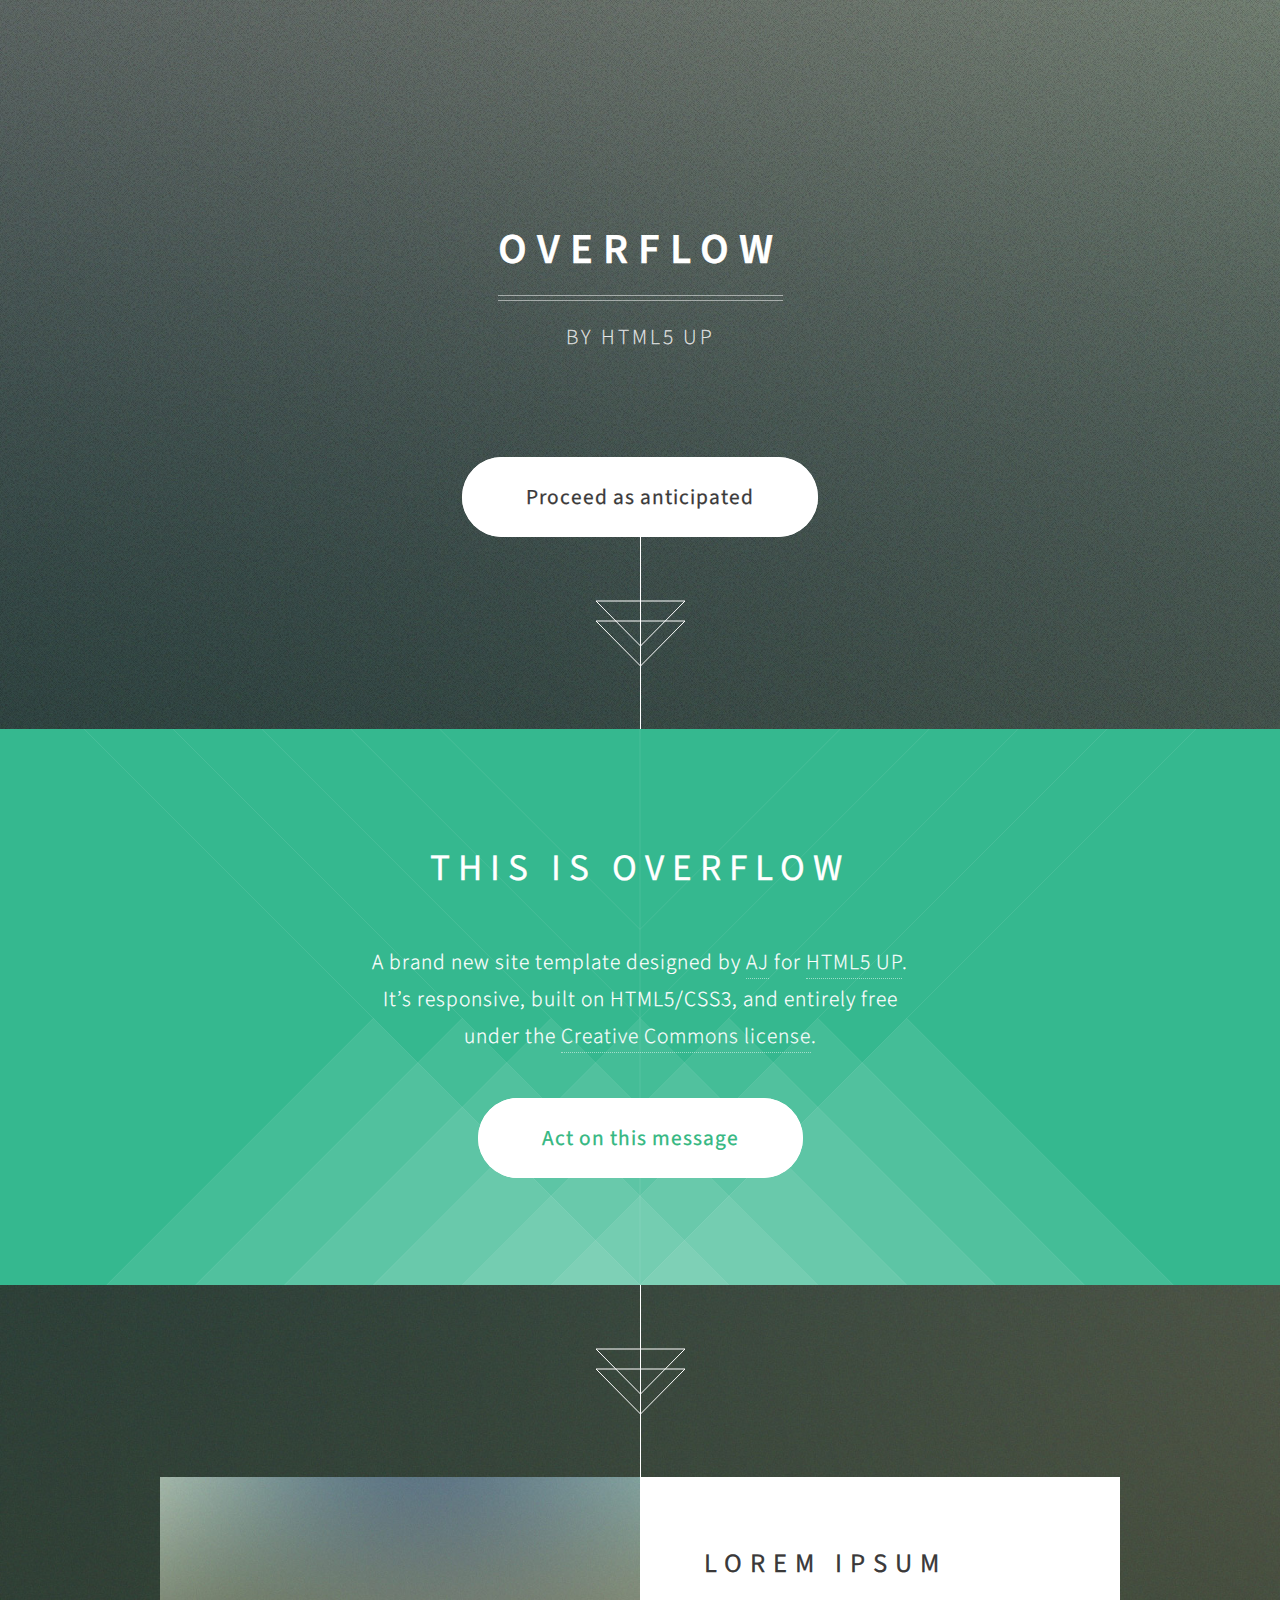
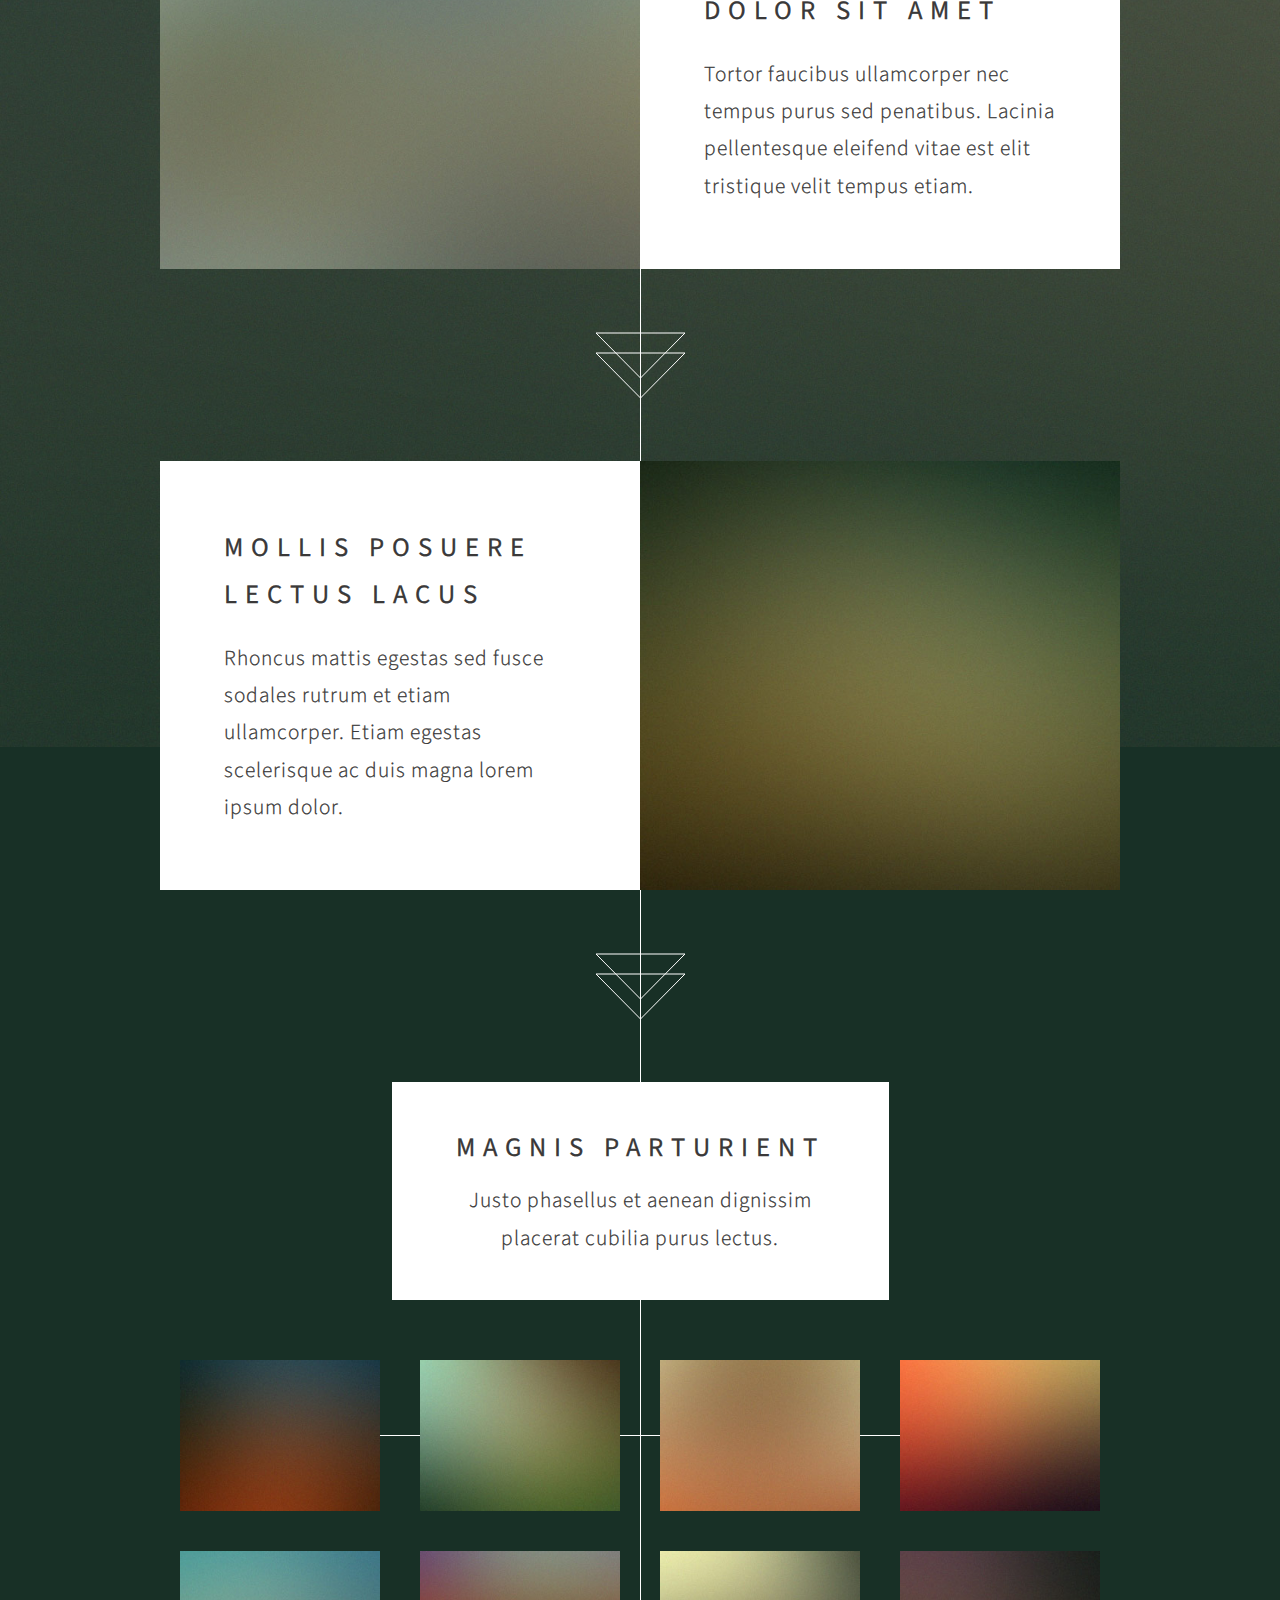
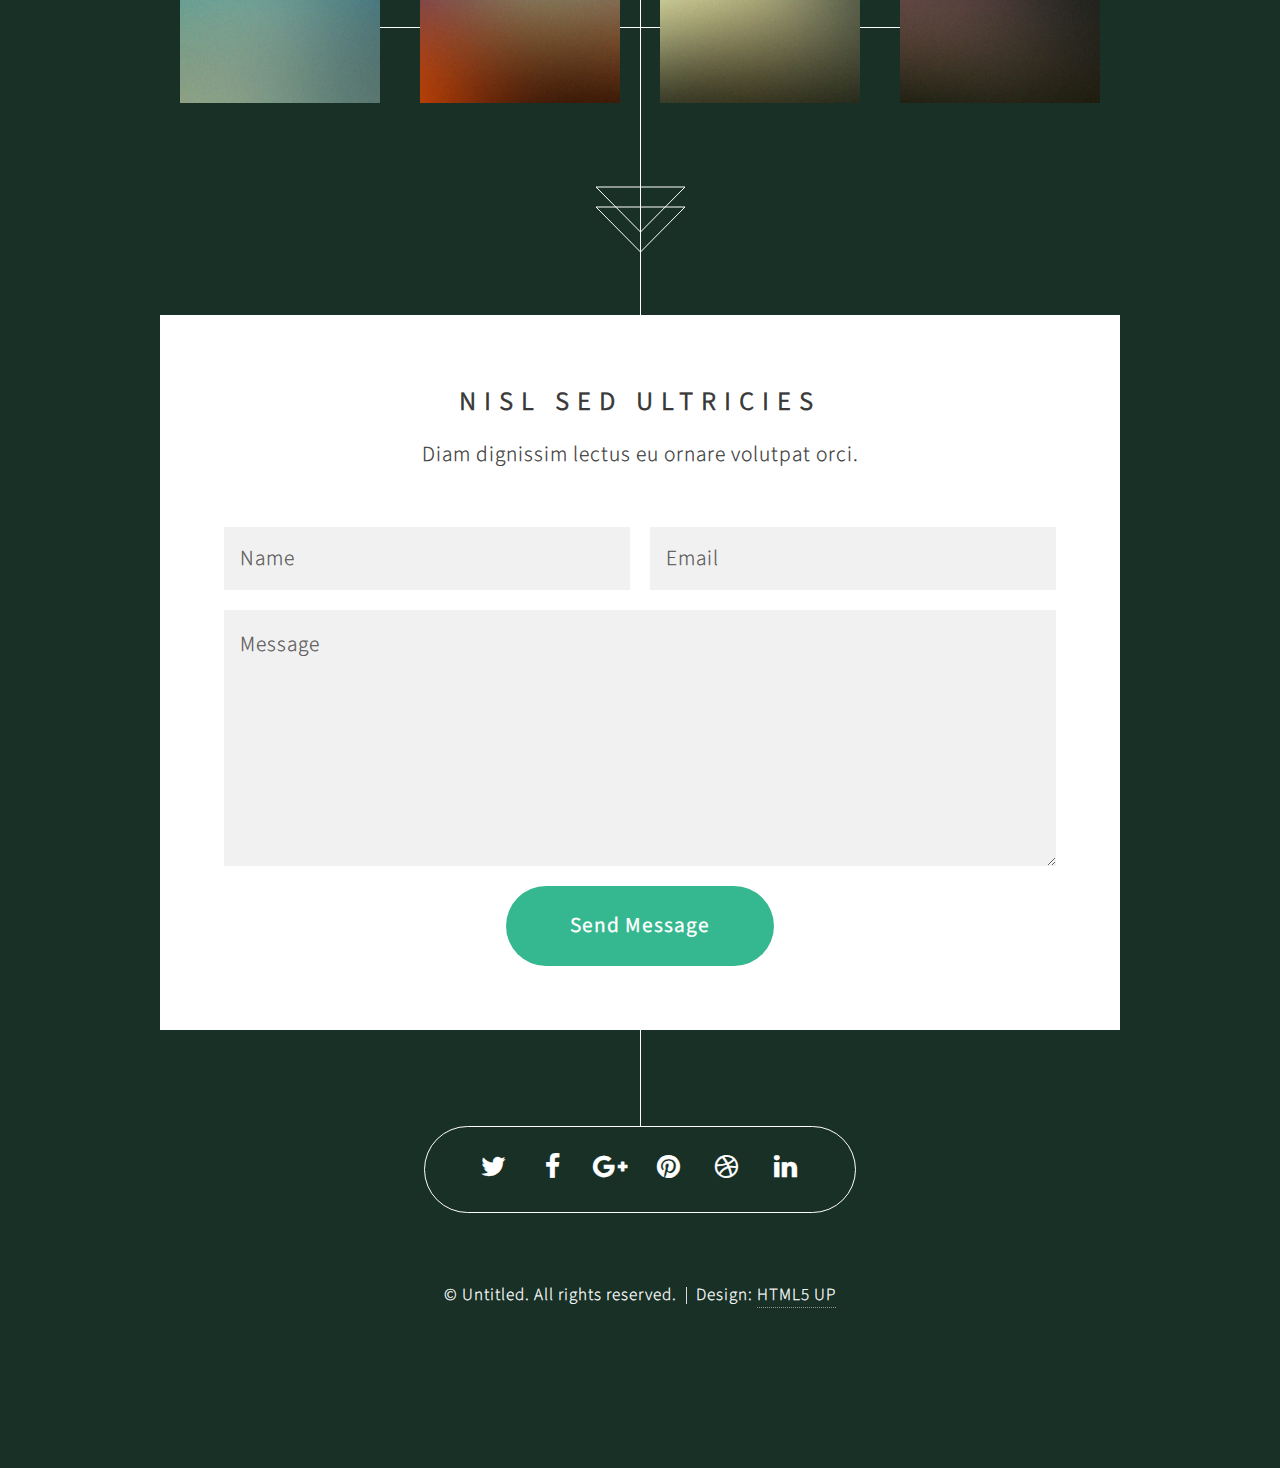
==== html5up-overflow/index.html @ 043905c1 "nevermind, changed portfolio choice. This is the new one." ====
<!DOCTYPE HTML>
<!--
	Overflow by HTML5 UP
	html5up.net | @ajlkn
	Free for personal and commercial use under the CCA 3.0 license (html5up.net/license)
-->
<html>
	<head>
		<title>Overflow by HTML5 UP</title>
		<meta charset="utf-8" />
		<meta name="viewport" content="width=device-width, initial-scale=1, user-scalable=no" />
		<link rel="stylesheet" href="assets/css/main.css" />
		<noscript><link rel="stylesheet" href="assets/css/noscript.css" /></noscript>
	</head>
	<body class="is-preload">

		<!-- Header -->
			<section id="header">
				<header>
					<h1>Overflow</h1>
					<p>By HTML5 UP</p>
				</header>
				<footer>
					<a href="#banner" class="button style2 scrolly-middle">Proceed as anticipated</a>
				</footer>
			</section>

		<!-- Banner -->
			<section id="banner">
				<header>
					<h2>This is Overflow</h2>
				</header>
				<p>A brand new site template designed by <a href="http://twitter.com/ajlkn">AJ</a> for <a href="http://html5up.net">HTML5 UP</a>.<br />
				It’s responsive, built on HTML5/CSS3, and entirely free<br />
				under the <a href="http://html5up.net/license">Creative Commons license</a>.</p>
				<footer>
					<a href="#first" class="button style2 scrolly">Act on this message</a>
				</footer>
			</section>

		<!-- Feature 1 -->
			<article id="first" class="container box style1 right">
				<a href="#" class="image fit"><img src="images/pic01.jpg" alt="" /></a>
				<div class="inner">
					<header>
						<h2>Lorem ipsum<br />
						dolor sit amet</h2>
					</header>
					<p>Tortor faucibus ullamcorper nec tempus purus sed penatibus. Lacinia pellentesque eleifend vitae est elit tristique velit tempus etiam.</p>
				</div>
			</article>

		<!-- Feature 2 -->
			<article class="container box style1 left">
				<a href="#" class="image fit"><img src="images/pic02.jpg" alt="" /></a>
				<div class="inner">
					<header>
						<h2>Mollis posuere<br />
						lectus lacus</h2>
					</header>
					<p>Rhoncus mattis egestas sed fusce sodales rutrum et etiam ullamcorper. Etiam egestas scelerisque ac duis magna lorem ipsum dolor.</p>
				</div>
			</article>

		<!-- Portfolio -->
			<article class="container box style2">
				<header>
					<h2>Magnis parturient</h2>
					<p>Justo phasellus et aenean dignissim<br />
					placerat cubilia purus lectus.</p>
				</header>
				<div class="inner gallery">
					<div class="row gtr-0">
						<div class="col-3 col-12-mobile"><a href="images/fulls/01.jpg" class="image fit"><img src="images/thumbs/01.jpg" alt="" title="Ad infinitum" /></a></div>
						<div class="col-3 col-12-mobile"><a href="images/fulls/02.jpg" class="image fit"><img src="images/thumbs/02.jpg" alt="" title="Dressed in Clarity" /></a></div>
						<div class="col-3 col-12-mobile"><a href="images/fulls/03.jpg" class="image fit"><img src="images/thumbs/03.jpg" alt="" title="Raven" /></a></div>
						<div class="col-3 col-12-mobile"><a href="images/fulls/04.jpg" class="image fit"><img src="images/thumbs/04.jpg" alt="" title="I'll have a cup of Disneyland, please" /></a></div>
					</div>
					<div class="row gtr-0">
						<div class="col-3 col-12-mobile"><a href="images/fulls/05.jpg" class="image fit"><img src="images/thumbs/05.jpg" alt="" title="Cherish" /></a></div>
						<div class="col-3 col-12-mobile"><a href="images/fulls/06.jpg" class="image fit"><img src="images/thumbs/06.jpg" alt="" title="Different." /></a></div>
						<div class="col-3 col-12-mobile"><a href="images/fulls/07.jpg" class="image fit"><img src="images/thumbs/07.jpg" alt="" title="History was made here" /></a></div>
						<div class="col-3 col-12-mobile"><a href="images/fulls/08.jpg" class="image fit"><img src="images/thumbs/08.jpg" alt="" title="People come and go and walk away" /></a></div>
					</div>
				</div>
			</article>

		<!-- Contact -->
			<article class="container box style3">
				<header>
					<h2>Nisl sed ultricies</h2>
					<p>Diam dignissim lectus eu ornare volutpat orci.</p>
				</header>
				<form method="post" action="#">
					<div class="row gtr-50">
						<div class="col-6 col-12-mobile"><input type="text" class="text" name="name" placeholder="Name" /></div>
						<div class="col-6 col-12-mobile"><input type="text" class="text" name="email" placeholder="Email" /></div>
						<div class="col-12">
							<textarea name="message" placeholder="Message"></textarea>
						</div>
						<div class="col-12">
							<ul class="actions">
								<li><input type="submit" value="Send Message" /></li>
							</ul>
						</div>
					</div>
				</form>
			</article>

		<!-- Generic -->
		<!--
			<article class="container box style3">
				<header>
					<h2>Generic Box</h2>
					<p>Just a generic box. Nothing to see here.</p>
				</header>
				<section>
					<header>
						<h3>Paragraph</h3>
						<p>This is a subtitle</p>
					</header>
					<p>Phasellus nisl nisl, varius id <sup>porttitor sed pellentesque</sup> ac orci. Pellentesque
					habitant <strong>strong</strong> tristique <b>bold</b> et netus <i>italic</i> malesuada <em>emphasized</em> ac turpis egestas. Morbi
					leo suscipit ut. Praesent <sub>id turpis vitae</sub> turpis pretium ultricies. Vestibulum sit
					amet risus elit.</p>
				</section>
				<section>
					<header>
						<h3>Blockquote</h3>
					</header>
					<blockquote>Fringilla nisl. Donec accumsan interdum nisi, quis tincidunt felis sagittis eget.
					tempus euismod. Vestibulum ante ipsum primis in faucibus.</blockquote>
				</section>
				<section>
					<header>
						<h3>Divider</h3>
					</header>
					<p>Donec consectetur <a href="#">vestibulum dolor et pulvinar</a>. Etiam vel felis enim, at viverra
					ligula. Ut porttitor sagittis lorem, quis eleifend nisi ornare vel. Praesent nec orci
					facilisis leo magna. Cras sit amet urna eros, id egestas urna. Quisque aliquam
					tempus euismod. Vestibulum ante ipsum primis in faucibus orci luctus et ultrices
					posuere cubilia.</p>
					<hr />
					<p>Donec consectetur vestibulum dolor et pulvinar. Etiam vel felis enim, at viverra
					ligula. Ut porttitor sagittis lorem, quis eleifend nisi ornare vel. Praesent nec orci
					facilisis leo magna. Cras sit amet urna eros, id egestas urna. Quisque aliquam
					tempus euismod. Vestibulum ante ipsum primis in faucibus orci luctus et ultrices
					posuere cubilia.</p>
				</section>
				<section>
					<header>
						<h3>Unordered List</h3>
					</header>
					<ul>
						<li>Donec consectetur vestibulum dolor et pulvinar. Etiam vel felis enim, at viverra ligula. Ut porttitor sagittis lorem, quis eleifend nisi ornare vel.</li>
						<li>Donec consectetur vestibulum dolor et pulvinar. Etiam vel felis enim, at viverra ligula. Ut porttitor sagittis lorem, quis eleifend nisi ornare vel.</li>
						<li>Donec consectetur vestibulum dolor et pulvinar. Etiam vel felis enim, at viverra ligula. Ut porttitor sagittis lorem, quis eleifend nisi ornare vel.</li>
						<li>Donec consectetur vestibulum dolor et pulvinar. Etiam vel felis enim, at viverra ligula. Ut porttitor sagittis lorem, quis eleifend nisi ornare vel.</li>
					</ul>
				</section>
				<section>
					<header>
						<h3>Ordered List</h3>
					</header>
					<ol>
						<li>Donec consectetur vestibulum dolor et pulvinar. Etiam vel felis enim, at viverra ligula. Ut porttitor sagittis lorem, quis eleifend nisi ornare vel.</li>
						<li>Donec consectetur vestibulum dolor et pulvinar. Etiam vel felis enim, at viverra ligula. Ut porttitor sagittis lorem, quis eleifend nisi ornare vel.</li>
						<li>Donec consectetur vestibulum dolor et pulvinar. Etiam vel felis enim, at viverra ligula. Ut porttitor sagittis lorem, quis eleifend nisi ornare vel.</li>
						<li>Donec consectetur vestibulum dolor et pulvinar. Etiam vel felis enim, at viverra ligula. Ut porttitor sagittis lorem, quis eleifend nisi ornare vel.</li>
					</ol>
				</section>
				<section>
					<header>
						<h3>Table</h3>
					</header>
					<div class="table-wrapper">
						<table>
							<thead>
								<tr>
									<th>ID</th>
									<th>Name</th>
									<th>Description</th>
									<th>Price</th>
								</tr>
							</thead>
							<tbody>
								<tr>
									<td>45815</td>
									<td>Something</td>
									<td>Ut porttitor sagittis lorem quis nisi ornare.</td>
									<td>29.99</td>
								</tr>
								<tr>
									<td>24524</td>
									<td>Nothing</td>
									<td>Ut porttitor sagittis lorem quis nisi ornare.</td>
									<td>19.99</td>
								</tr>
								<tr>
									<td>45815</td>
									<td>Something</td>
									<td>Ut porttitor sagittis lorem quis nisi ornare.</td>
									<td>29.99</td>
								</tr>
								<tr>
									<td>24524</td>
									<td>Nothing</td>
									<td>Ut porttitor sagittis lorem quis nisi ornare.</td>
									<td>19.99</td>
								</tr>
							</tbody>
							<tfoot>
								<tr>
									<td colspan="3"></td>
									<td>100.00</td>
								</tr>
							</tfoot>
						</table>
					</div>
				</section>
				<section>
					<header>
						<h3>Form</h3>
					</header>
					<form method="post" action="#">
						<div class="row">
							<div class="col-6 col-12-mobile">
								<input class="text" type="text" name="name" id="name" value="" placeholder="John Doe" />
							</div>
							<div class="col-6 col-12-mobile">
								<input class="text" type="text" name="email" id="email" value="" placeholder="johndoe@domain.tld" />
							</div>
							<div class="col-12">
								<select name="department" id="department">
									<option value="">Choose a department</option>
									<option value="1">Manufacturing</option>
									<option value="2">Administration</option>
									<option value="3">Support</option>
								</select>
							</div>
							<div class="col-12">
								<input class="text" type="text" name="subject" id="subject" value="" placeholder="Enter your subject" />
							</div>
							<div class="col-12">
								<textarea name="message" id="message" placeholder="Enter your message"></textarea>
							</div>
							<div class="col-12">
								<ul class="actions">
									<li><input type="submit" value="Submit" /></li>
									<li><input type="reset" class="style3" value="Clear Form" /></li>
								</ul>
							</div>
						</div>
					</form>
				</section>
			</article>
		-->

		<section id="footer">
			<ul class="icons">
				<li><a href="#" class="icon fa-twitter"><span class="label">Twitter</span></a></li>
				<li><a href="#" class="icon fa-facebook"><span class="label">Facebook</span></a></li>
				<li><a href="#" class="icon fa-google-plus"><span class="label">Google+</span></a></li>
				<li><a href="#" class="icon fa-pinterest"><span class="label">Pinterest</span></a></li>
				<li><a href="#" class="icon fa-dribbble"><span class="label">Dribbble</span></a></li>
				<li><a href="#" class="icon fa-linkedin"><span class="label">LinkedIn</span></a></li>
			</ul>
			<div class="copyright">
				<ul class="menu">
					<li>&copy; Untitled. All rights reserved.</li><li>Design: <a href="http://html5up.net">HTML5 UP</a></li>
				</ul>
			</div>
		</section>

		<!-- Scripts -->
			<script src="assets/js/jquery.min.js"></script>
			<script src="assets/js/jquery.scrolly.min.js"></script>
			<script src="assets/js/jquery.poptrox.min.js"></script>
			<script src="assets/js/browser.min.js"></script>
			<script src="assets/js/breakpoints.min.js"></script>
			<script src="assets/js/util.js"></script>
			<script src="assets/js/main.js"></script>

	</body>
</html>
---- html5up-overflow/assets/css/main.css ----
@import url("https://fonts.googleapis.com/css?family=Source+Sans+Pro:300,300italic,400,600");
@import url("font-awesome.min.css");

/*
	Overflow by HTML5 UP
	html5up.net | @ajlkn
	Free for personal and commercial use under the CCA 3.0 license (html5up.net/license)
*/

html, body, div, span, applet, object,
iframe, h1, h2, h3, h4, h5, h6, p, blockquote,
pre, a, abbr, acronym, address, big, cite,
code, del, dfn, em, img, ins, kbd, q, s, samp,
small, strike, strong, sub, sup, tt, var, b,
u, i, center, dl, dt, dd, ol, ul, li, fieldset,
form, label, legend, table, caption, tbody,
tfoot, thead, tr, th, td, article, aside,
canvas, details, embed, figure, figcaption,
footer, header, hgroup, menu, nav, output, ruby,
section, summary, time, mark, audio, video {
	margin: 0;
	padding: 0;
	border: 0;
	font-size: 100%;
	font: inherit;
	vertical-align: baseline;}

article, aside, details, figcaption, figure,
footer, header, hgroup, menu, nav, section {
	display: block;}

body {
	line-height: 1;
}

ol, ul {
	list-style: none;
}

blockquote, q {
	quotes: none;
}

	blockquote:before, blockquote:after, q:before, q:after {
		content: '';
		content: none;
	}

table {
	border-collapse: collapse;
	border-spacing: 0;
}

body {
	-webkit-text-size-adjust: none;
}

mark {
	background-color: transparent;
	color: inherit;
}

input::-moz-focus-inner {
	border: 0;
	padding: 0;
}

input, select, textarea {
	-moz-appearance: none;
	-webkit-appearance: none;
	-ms-appearance: none;
	appearance: none;
}

/* Basic */

	html {
		box-sizing: border-box;
	}

	*, *:before, *:after {
		box-sizing: inherit;
	}

	body {
		background-color: #183026;
		background-image: url("images/overlay.png"), url("../../images/bg.jpg");
		background-repeat: repeat, no-repeat;
		background-size: auto, cover;
		background-position: top left, center 0;
		background-attachment: fixed, fixed;
		font-family: 'Source Sans Pro', sans-serif;
		font-size: 18pt;
		line-height: 1.75em;
		font-weight: 300;
		letter-spacing: 1px;
		color: #3a3939;
		text-shadow: 0 0 0.5px rgba(58, 57, 57, 0.25);
		-webkit-text-stroke: 0.25px;
	}

		body.is-scroll {
			background-attachment: scroll, scroll;
			background-size: auto, 100% auto;
		}

		body.is-preload *, body.is-preload *:before, body.is-preload *:after {
			-moz-animation: none !important;
			-webkit-animation: none !important;
			-ms-animation: none !important;
			animation: none !important;
			-moz-transition: none !important;
			-webkit-transition: none !important;
			-ms-transition: none !important;
			transition: none !important;
		}

	input, textarea, select {
		font-family: 'Source Sans Pro', sans-serif;
		font-size: 18pt;
		line-height: 1.75em;
		font-weight: 300;
		letter-spacing: 1px;
		color: #3a3939;
		text-shadow: 0 0 0.5px rgba(58, 57, 57, 0.25);
		-webkit-text-stroke: 0.25px;
	}

	h1, h2, h3, h4, h5, h6 {
		font-weight: 400;
		text-transform: uppercase;
		line-height: 1.75em;
	}

	h1 a, h2 a, h3 a, h4 a, h5 a, h6 a {
		color: inherit;
		text-decoration: none;
	}

	h2 {
		font-size: 1.25em;
		letter-spacing: 8px;
	}

	h3 {
		font-size: 1em;
		letter-spacing: 5px;
	}

	strong, b {
		font-weight: 400;
	}

	em, i {
		font-style: italic;
	}

	a {
		-moz-transition: border-color 0.35s ease-in-out, color 0.35s ease-in-out;
		-webkit-transition: border-color 0.35s ease-in-out, color 0.35s ease-in-out;
		-ms-transition: border-color 0.35s ease-in-out, color 0.35s ease-in-out;
		transition: border-color 0.35s ease-in-out, color 0.35s ease-in-out;
		color: #35b88f;
		text-shadow: 0 0 0.5px rgba(53, 184, 143, 0.25);
		text-decoration: none;
		border-bottom: dotted 1px rgba(53, 184, 143, 0.5);
	}

		a:hover {
			border-bottom-color: rgba(53, 184, 143, 0);
		}

	sub {
		position: relative;
		top: 0.5em;
		font-size: 0.8em;
	}

	sup {
		position: relative;
		top: -0.5em;
		font-size: 0.8em;
	}

	hr {
		border: 0;
		border-top: solid 1px #dad9d9;
		margin: 2em 0 2em 0;
	}

	blockquote {
		border-left: solid 0.5em #eae9e9;
		padding: 1em 0 1em 2em;
		font-style: italic;
	}

	p, ul, ol, dl, table {
		margin-bottom: 1em;
	}

	header {
		margin-bottom: 1em;
	}

		header p {
			display: block;
			margin: 0.5em 0 0 0;
			padding: 0 0 1.5em 0;
		}

	footer {
		margin-top: 1em;
	}

	br.clear {
		clear: both;
	}

/* Container */

	.container {
		margin: 0 auto;
		max-width: 100%;
		width: 1140px;
	}

		@media screen and (max-width: 1680px) {

			.container {
				width: 960px;
			}

		}

		@media screen and (max-width: 1080px) {

			.container {
				width: 95%;
			}

		}

/* Row */

	.row {
		display: flex;
		flex-wrap: wrap;
		box-sizing: border-box;
		align-items: stretch;
	}

		.row > * {
			box-sizing: border-box;
		}

		.row.gtr-uniform > * > :last-child {
			margin-bottom: 0;
		}

		.row.aln-left {
			justify-content: flex-start;
		}

		.row.aln-center {
			justify-content: center;
		}

		.row.aln-right {
			justify-content: flex-end;
		}

		.row.aln-top {
			align-items: flex-start;
		}

		.row.aln-middle {
			align-items: center;
		}

		.row.aln-bottom {
			align-items: flex-end;
		}

		.row > .imp {
			order: -1;
		}

		.row > .col-1 {
			width: 8.3333333333%;
		}

		.row > .off-1 {
			margin-left: 8.3333333333%;
		}

		.row > .col-2 {
			width: 16.6666666667%;
		}

		.row > .off-2 {
			margin-left: 16.6666666667%;
		}

		.row > .col-3 {
			width: 25%;
		}

		.row > .off-3 {
			margin-left: 25%;
		}

		.row > .col-4 {
			width: 33.3333333333%;
		}

		.row > .off-4 {
			margin-left: 33.3333333333%;
		}

		.row > .col-5 {
			width: 41.6666666667%;
		}

		.row > .off-5 {
			margin-left: 41.6666666667%;
		}

		.row > .col-6 {
			width: 50%;
		}

		.row > .off-6 {
			margin-left: 50%;
		}

		.row > .col-7 {
			width: 58.3333333333%;
		}

		.row > .off-7 {
			margin-left: 58.3333333333%;
		}

		.row > .col-8 {
			width: 66.6666666667%;
		}

		.row > .off-8 {
			margin-left: 66.6666666667%;
		}

		.row > .col-9 {
			width: 75%;
		}

		.row > .off-9 {
			margin-left: 75%;
		}

		.row > .col-10 {
			width: 83.3333333333%;
		}

		.row > .off-10 {
			margin-left: 83.3333333333%;
		}

		.row > .col-11 {
			width: 91.6666666667%;
		}

		.row > .off-11 {
			margin-left: 91.6666666667%;
		}

		.row > .col-12 {
			width: 100%;
		}

		.row > .off-12 {
			margin-left: 100%;
		}

		.row.gtr-0 {
			margin-top: 0px;
			margin-left: 0px;
		}

			.row.gtr-0 > * {
				padding: 0px 0 0 0px;
			}

			.row.gtr-0.gtr-uniform {
				margin-top: 0px;
			}

				.row.gtr-0.gtr-uniform > * {
					padding-top: 0px;
				}

		.row.gtr-25 {
			margin-top: -10px;
			margin-left: -10px;
		}

			.row.gtr-25 > * {
				padding: 10px 0 0 10px;
			}

			.row.gtr-25.gtr-uniform {
				margin-top: -10px;
			}

				.row.gtr-25.gtr-uniform > * {
					padding-top: 10px;
				}

		.row.gtr-50 {
			margin-top: -20px;
			margin-left: -20px;
		}

			.row.gtr-50 > * {
				padding: 20px 0 0 20px;
			}

			.row.gtr-50.gtr-uniform {
				margin-top: -20px;
			}

				.row.gtr-50.gtr-uniform > * {
					padding-top: 20px;
				}

		.row {
			margin-top: -40px;
			margin-left: -40px;
		}

			.row > * {
				padding: 40px 0 0 40px;
			}

			.row.gtr-uniform {
				margin-top: -40px;
			}

				.row.gtr-uniform > * {
					padding-top: 40px;
				}

		.row.gtr-150 {
			margin-top: -60px;
			margin-left: -60px;
		}

			.row.gtr-150 > * {
				padding: 60px 0 0 60px;
			}

			.row.gtr-150.gtr-uniform {
				margin-top: -60px;
			}

				.row.gtr-150.gtr-uniform > * {
					padding-top: 60px;
				}

		.row.gtr-200 {
			margin-top: -80px;
			margin-left: -80px;
		}

			.row.gtr-200 > * {
				padding: 80px 0 0 80px;
			}

			.row.gtr-200.gtr-uniform {
				margin-top: -80px;
			}

				.row.gtr-200.gtr-uniform > * {
					padding-top: 80px;
				}

		@media screen and (max-width: 1680px) {

			.row {
				display: flex;
				flex-wrap: wrap;
				box-sizing: border-box;
				align-items: stretch;
			}

				.row > * {
					box-sizing: border-box;
				}

				.row.gtr-uniform > * > :last-child {
					margin-bottom: 0;
				}

				.row.aln-left {
					justify-content: flex-start;
				}

				.row.aln-center {
					justify-content: center;
				}

				.row.aln-right {
					justify-content: flex-end;
				}

				.row.aln-top {
					align-items: flex-start;
				}

				.row.aln-middle {
					align-items: center;
				}

				.row.aln-bottom {
					align-items: flex-end;
				}

				.row > .imp-wide {
					order: -1;
				}

				.row > .col-1-wide {
					width: 8.3333333333%;
				}

				.row > .off-1-wide {
					margin-left: 8.3333333333%;
				}

				.row > .col-2-wide {
					width: 16.6666666667%;
				}

				.row > .off-2-wide {
					margin-left: 16.6666666667%;
				}

				.row > .col-3-wide {
					width: 25%;
				}

				.row > .off-3-wide {
					margin-left: 25%;
				}

				.row > .col-4-wide {
					width: 33.3333333333%;
				}

				.row > .off-4-wide {
					margin-left: 33.3333333333%;
				}

				.row > .col-5-wide {
					width: 41.6666666667%;
				}

				.row > .off-5-wide {
					margin-left: 41.6666666667%;
				}

				.row > .col-6-wide {
					width: 50%;
				}

				.row > .off-6-wide {
					margin-left: 50%;
				}

				.row > .col-7-wide {
					width: 58.3333333333%;
				}

				.row > .off-7-wide {
					margin-left: 58.3333333333%;
				}

				.row > .col-8-wide {
					width: 66.6666666667%;
				}

				.row > .off-8-wide {
					margin-left: 66.6666666667%;
				}

				.row > .col-9-wide {
					width: 75%;
				}

				.row > .off-9-wide {
					margin-left: 75%;
				}

				.row > .col-10-wide {
					width: 83.3333333333%;
				}

				.row > .off-10-wide {
					margin-left: 83.3333333333%;
				}

				.row > .col-11-wide {
					width: 91.6666666667%;
				}

				.row > .off-11-wide {
					margin-left: 91.6666666667%;
				}

				.row > .col-12-wide {
					width: 100%;
				}

				.row > .off-12-wide {
					margin-left: 100%;
				}

				.row.gtr-0 {
					margin-top: 0px;
					margin-left: 0px;
				}

					.row.gtr-0 > * {
						padding: 0px 0 0 0px;
					}

					.row.gtr-0.gtr-uniform {
						margin-top: 0px;
					}

						.row.gtr-0.gtr-uniform > * {
							padding-top: 0px;
						}

				.row.gtr-25 {
					margin-top: -10px;
					margin-left: -10px;
				}

					.row.gtr-25 > * {
						padding: 10px 0 0 10px;
					}

					.row.gtr-25.gtr-uniform {
						margin-top: -10px;
					}

						.row.gtr-25.gtr-uniform > * {
							padding-top: 10px;
						}

				.row.gtr-50 {
					margin-top: -20px;
					margin-left: -20px;
				}

					.row.gtr-50 > * {
						padding: 20px 0 0 20px;
					}

					.row.gtr-50.gtr-uniform {
						margin-top: -20px;
					}

						.row.gtr-50.gtr-uniform > * {
							padding-top: 20px;
						}

				.row {
					margin-top: -40px;
					margin-left: -40px;
				}

					.row > * {
						padding: 40px 0 0 40px;
					}

					.row.gtr-uniform {
						margin-top: -40px;
					}

						.row.gtr-uniform > * {
							padding-top: 40px;
						}

				.row.gtr-150 {
					margin-top: -60px;
					margin-left: -60px;
				}

					.row.gtr-150 > * {
						padding: 60px 0 0 60px;
					}

					.row.gtr-150.gtr-uniform {
						margin-top: -60px;
					}

						.row.gtr-150.gtr-uniform > * {
							padding-top: 60px;
						}

				.row.gtr-200 {
					margin-top: -80px;
					margin-left: -80px;
				}

					.row.gtr-200 > * {
						padding: 80px 0 0 80px;
					}

					.row.gtr-200.gtr-uniform {
						margin-top: -80px;
					}

						.row.gtr-200.gtr-uniform > * {
							padding-top: 80px;
						}

		}

		@media screen and (max-width: 1080px) {

			.row {
				display: flex;
				flex-wrap: wrap;
				box-sizing: border-box;
				align-items: stretch;
			}

				.row > * {
					box-sizing: border-box;
				}

				.row.gtr-uniform > * > :last-child {
					margin-bottom: 0;
				}

				.row.aln-left {
					justify-content: flex-start;
				}

				.row.aln-center {
					justify-content: center;
				}

				.row.aln-right {
					justify-content: flex-end;
				}

				.row.aln-top {
					align-items: flex-start;
				}

				.row.aln-middle {
					align-items: center;
				}

				.row.aln-bottom {
					align-items: flex-end;
				}

				.row > .imp-normal {
					order: -1;
				}

				.row > .col-1-normal {
					width: 8.3333333333%;
				}

				.row > .off-1-normal {
					margin-left: 8.3333333333%;
				}

				.row > .col-2-normal {
					width: 16.6666666667%;
				}

				.row > .off-2-normal {
					margin-left: 16.6666666667%;
				}

				.row > .col-3-normal {
					width: 25%;
				}

				.row > .off-3-normal {
					margin-left: 25%;
				}

				.row > .col-4-normal {
					width: 33.3333333333%;
				}

				.row > .off-4-normal {
					margin-left: 33.3333333333%;
				}

				.row > .col-5-normal {
					width: 41.6666666667%;
				}

				.row > .off-5-normal {
					margin-left: 41.6666666667%;
				}

				.row > .col-6-normal {
					width: 50%;
				}

				.row > .off-6-normal {
					margin-left: 50%;
				}

				.row > .col-7-normal {
					width: 58.3333333333%;
				}

				.row > .off-7-normal {
					margin-left: 58.3333333333%;
				}

				.row > .col-8-normal {
					width: 66.6666666667%;
				}

				.row > .off-8-normal {
					margin-left: 66.6666666667%;
				}

				.row > .col-9-normal {
					width: 75%;
				}

				.row > .off-9-normal {
					margin-left: 75%;
				}

				.row > .col-10-normal {
					width: 83.3333333333%;
				}

				.row > .off-10-normal {
					margin-left: 83.3333333333%;
				}

				.row > .col-11-normal {
					width: 91.6666666667%;
				}

				.row > .off-11-normal {
					margin-left: 91.6666666667%;
				}

				.row > .col-12-normal {
					width: 100%;
				}

				.row > .off-12-normal {
					margin-left: 100%;
				}

				.row.gtr-0 {
					margin-top: 0px;
					margin-left: 0px;
				}

					.row.gtr-0 > * {
						padding: 0px 0 0 0px;
					}

					.row.gtr-0.gtr-uniform {
						margin-top: 0px;
					}

						.row.gtr-0.gtr-uniform > * {
							padding-top: 0px;
						}

				.row.gtr-25 {
					margin-top: -10px;
					margin-left: -10px;
				}

					.row.gtr-25 > * {
						padding: 10px 0 0 10px;
					}

					.row.gtr-25.gtr-uniform {
						margin-top: -10px;
					}

						.row.gtr-25.gtr-uniform > * {
							padding-top: 10px;
						}

				.row.gtr-50 {
					margin-top: -20px;
					margin-left: -20px;
				}

					.row.gtr-50 > * {
						padding: 20px 0 0 20px;
					}

					.row.gtr-50.gtr-uniform {
						margin-top: -20px;
					}

						.row.gtr-50.gtr-uniform > * {
							padding-top: 20px;
						}

				.row {
					margin-top: -40px;
					margin-left: -40px;
				}

					.row > * {
						padding: 40px 0 0 40px;
					}

					.row.gtr-uniform {
						margin-top: -40px;
					}

						.row.gtr-uniform > * {
							padding-top: 40px;
						}

				.row.gtr-150 {
					margin-top: -60px;
					margin-left: -60px;
				}

					.row.gtr-150 > * {
						padding: 60px 0 0 60px;
					}

					.row.gtr-150.gtr-uniform {
						margin-top: -60px;
					}

						.row.gtr-150.gtr-uniform > * {
							padding-top: 60px;
						}

				.row.gtr-200 {
					margin-top: -80px;
					margin-left: -80px;
				}

					.row.gtr-200 > * {
						padding: 80px 0 0 80px;
					}

					.row.gtr-200.gtr-uniform {
						margin-top: -80px;
					}

						.row.gtr-200.gtr-uniform > * {
							padding-top: 80px;
						}

		}

		@media screen and (max-width: 840px) {

			.row {
				display: flex;
				flex-wrap: wrap;
				box-sizing: border-box;
				align-items: stretch;
			}

				.row > * {
					box-sizing: border-box;
				}

				.row.gtr-uniform > * > :last-child {
					margin-bottom: 0;
				}

				.row.aln-left {
					justify-content: flex-start;
				}

				.row.aln-center {
					justify-content: center;
				}

				.row.aln-right {
					justify-content: flex-end;
				}

				.row.aln-top {
					align-items: flex-start;
				}

				.row.aln-middle {
					align-items: center;
				}

				.row.aln-bottom {
					align-items: flex-end;
				}

				.row > .imp-narrow {
					order: -1;
				}

				.row > .col-1-narrow {
					width: 8.3333333333%;
				}

				.row > .off-1-narrow {
					margin-left: 8.3333333333%;
				}

				.row > .col-2-narrow {
					width: 16.6666666667%;
				}

				.row > .off-2-narrow {
					margin-left: 16.6666666667%;
				}

				.row > .col-3-narrow {
					width: 25%;
				}

				.row > .off-3-narrow {
					margin-left: 25%;
				}

				.row > .col-4-narrow {
					width: 33.3333333333%;
				}

				.row > .off-4-narrow {
					margin-left: 33.3333333333%;
				}

				.row > .col-5-narrow {
					width: 41.6666666667%;
				}

				.row > .off-5-narrow {
					margin-left: 41.6666666667%;
				}

				.row > .col-6-narrow {
					width: 50%;
				}

				.row > .off-6-narrow {
					margin-left: 50%;
				}

				.row > .col-7-narrow {
					width: 58.3333333333%;
				}

				.row > .off-7-narrow {
					margin-left: 58.3333333333%;
				}

				.row > .col-8-narrow {
					width: 66.6666666667%;
				}

				.row > .off-8-narrow {
					margin-left: 66.6666666667%;
				}

				.row > .col-9-narrow {
					width: 75%;
				}

				.row > .off-9-narrow {
					margin-left: 75%;
				}

				.row > .col-10-narrow {
					width: 83.3333333333%;
				}

				.row > .off-10-narrow {
					margin-left: 83.3333333333%;
				}

				.row > .col-11-narrow {
					width: 91.6666666667%;
				}

				.row > .off-11-narrow {
					margin-left: 91.6666666667%;
				}

				.row > .col-12-narrow {
					width: 100%;
				}

				.row > .off-12-narrow {
					margin-left: 100%;
				}

				.row.gtr-0 {
					margin-top: 0px;
					margin-left: 0px;
				}

					.row.gtr-0 > * {
						padding: 0px 0 0 0px;
					}

					.row.gtr-0.gtr-uniform {
						margin-top: 0px;
					}

						.row.gtr-0.gtr-uniform > * {
							padding-top: 0px;
						}

				.row.gtr-25 {
					margin-top: -7.5px;
					margin-left: -7.5px;
				}

					.row.gtr-25 > * {
						padding: 7.5px 0 0 7.5px;
					}

					.row.gtr-25.gtr-uniform {
						margin-top: -7.5px;
					}

						.row.gtr-25.gtr-uniform > * {
							padding-top: 7.5px;
						}

				.row.gtr-50 {
					margin-top: -15px;
					margin-left: -15px;
				}

					.row.gtr-50 > * {
						padding: 15px 0 0 15px;
					}

					.row.gtr-50.gtr-uniform {
						margin-top: -15px;
					}

						.row.gtr-50.gtr-uniform > * {
							padding-top: 15px;
						}

				.row {
					margin-top: -30px;
					margin-left: -30px;
				}

					.row > * {
						padding: 30px 0 0 30px;
					}

					.row.gtr-uniform {
						margin-top: -30px;
					}

						.row.gtr-uniform > * {
							padding-top: 30px;
						}

				.row.gtr-150 {
					margin-top: -45px;
					margin-left: -45px;
				}

					.row.gtr-150 > * {
						padding: 45px 0 0 45px;
					}

					.row.gtr-150.gtr-uniform {
						margin-top: -45px;
					}

						.row.gtr-150.gtr-uniform > * {
							padding-top: 45px;
						}

				.row.gtr-200 {
					margin-top: -60px;
					margin-left: -60px;
				}

					.row.gtr-200 > * {
						padding: 60px 0 0 60px;
					}

					.row.gtr-200.gtr-uniform {
						margin-top: -60px;
					}

						.row.gtr-200.gtr-uniform > * {
							padding-top: 60px;
						}

		}

		@media screen and (max-width: 736px) {

			.row {
				display: flex;
				flex-wrap: wrap;
				box-sizing: border-box;
				align-items: stretch;
			}

				.row > * {
					box-sizing: border-box;
				}

				.row.gtr-uniform > * > :last-child {
					margin-bottom: 0;
				}

				.row.aln-left {
					justify-content: flex-start;
				}

				.row.aln-center {
					justify-content: center;
				}

				.row.aln-right {
					justify-content: flex-end;
				}

				.row.aln-top {
					align-items: flex-start;
				}

				.row.aln-middle {
					align-items: center;
				}

				.row.aln-bottom {
					align-items: flex-end;
				}

				.row > .imp-mobile {
					order: -1;
				}

				.row > .col-1-mobile {
					width: 8.3333333333%;
				}

				.row > .off-1-mobile {
					margin-left: 8.3333333333%;
				}

				.row > .col-2-mobile {
					width: 16.6666666667%;
				}

				.row > .off-2-mobile {
					margin-left: 16.6666666667%;
				}

				.row > .col-3-mobile {
					width: 25%;
				}

				.row > .off-3-mobile {
					margin-left: 25%;
				}

				.row > .col-4-mobile {
					width: 33.3333333333%;
				}

				.row > .off-4-mobile {
					margin-left: 33.3333333333%;
				}

				.row > .col-5-mobile {
					width: 41.6666666667%;
				}

				.row > .off-5-mobile {
					margin-left: 41.6666666667%;
				}

				.row > .col-6-mobile {
					width: 50%;
				}

				.row > .off-6-mobile {
					margin-left: 50%;
				}

				.row > .col-7-mobile {
					width: 58.3333333333%;
				}

				.row > .off-7-mobile {
					margin-left: 58.3333333333%;
				}

				.row > .col-8-mobile {
					width: 66.6666666667%;
				}

				.row > .off-8-mobile {
					margin-left: 66.6666666667%;
				}

				.row > .col-9-mobile {
					width: 75%;
				}

				.row > .off-9-mobile {
					margin-left: 75%;
				}

				.row > .col-10-mobile {
					width: 83.3333333333%;
				}

				.row > .off-10-mobile {
					margin-left: 83.3333333333%;
				}

				.row > .col-11-mobile {
					width: 91.6666666667%;
				}

				.row > .off-11-mobile {
					margin-left: 91.6666666667%;
				}

				.row > .col-12-mobile {
					width: 100%;
				}

				.row > .off-12-mobile {
					margin-left: 100%;
				}

				.row.gtr-0 {
					margin-top: 0px;
					margin-left: 0px;
				}

					.row.gtr-0 > * {
						padding: 0px 0 0 0px;
					}

					.row.gtr-0.gtr-uniform {
						margin-top: 0px;
					}

						.row.gtr-0.gtr-uniform > * {
							padding-top: 0px;
						}

				.row.gtr-25 {
					margin-top: -5px;
					margin-left: -5px;
				}

					.row.gtr-25 > * {
						padding: 5px 0 0 5px;
					}

					.row.gtr-25.gtr-uniform {
						margin-top: -5px;
					}

						.row.gtr-25.gtr-uniform > * {
							padding-top: 5px;
						}

				.row.gtr-50 {
					margin-top: -10px;
					margin-left: -10px;
				}

					.row.gtr-50 > * {
						padding: 10px 0 0 10px;
					}

					.row.gtr-50.gtr-uniform {
						margin-top: -10px;
					}

						.row.gtr-50.gtr-uniform > * {
							padding-top: 10px;
						}

				.row {
					margin-top: -20px;
					margin-left: -20px;
				}

					.row > * {
						padding: 20px 0 0 20px;
					}

					.row.gtr-uniform {
						margin-top: -20px;
					}

						.row.gtr-uniform > * {
							padding-top: 20px;
						}

				.row.gtr-150 {
					margin-top: -30px;
					margin-left: -30px;
				}

					.row.gtr-150 > * {
						padding: 30px 0 0 30px;
					}

					.row.gtr-150.gtr-uniform {
						margin-top: -30px;
					}

						.row.gtr-150.gtr-uniform > * {
							padding-top: 30px;
						}

				.row.gtr-200 {
					margin-top: -40px;
					margin-left: -40px;
				}

					.row.gtr-200 > * {
						padding: 40px 0 0 40px;
					}

					.row.gtr-200.gtr-uniform {
						margin-top: -40px;
					}

						.row.gtr-200.gtr-uniform > * {
							padding-top: 40px;
						}

		}

/* Sections/Article */

	section, article {
		margin-bottom: 3em;
	}

	section > :last-child,
	article > :last-child,
	section:last-child,
	article:last-child {
		margin-bottom: 0;
	}

	.row > section, .row > article {
		margin-bottom: 0;
	}

/* Image */

	.image {
		display: inline-block;
		border: 0;
	}

		.image img {
			display: block;
			width: 100%;
		}

		.image.featured {
			display: block;
			width: 100%;
			margin: 0 0 2em 0;
		}

		.image.fit {
			display: block;
			width: 100%;
		}

		.image.left {
			float: left;
			margin: 0 2em 2em 0;
		}

		.image.centered {
			display: block;
			margin: 0 0 2em 0;
		}

			.image.centered img {
				margin: 0 auto;
				width: auto;
			}

/* List */

	ul {
		list-style: disc;
		padding-left: 1em;
	}

		ul li {
			padding-left: 1.5em;
			margin-top: 1.5em;
		}

			ul li:first-child {
				margin-top: 0;
			}

	ol {
		list-style: decimal;
		padding-left: 1.25em;
	}

		ol li {
			padding-left: 1.25em;
			margin-top: 1.5em;
		}

/* Icons */

	ul.icons {
		cursor: default;
		list-style: none;
		padding-left: 0;
	}

		ul.icons li {
			display: inline-block;
			padding-left: 0;
			margin-top: 0;
		}

		ul.icons a {
			display: inline-block;
			width: 2.5em;
			height: 2.5em;
			line-height: 2.5em;
			text-align: center;
			border: 0;
		}

/* Menu */

	ul.menu {
		cursor: default;
		list-style: none;
		padding-left: 0;
	}

		ul.menu li {
			display: inline-block;
			line-height: 1em;
			border-left: solid 1px #dad9d9;
			padding: 0 0 0 0.5em;
			margin: 0 0 0 0.5em;
		}

			ul.menu li:first-child {
				border-left: 0;
				padding-left: 0;
				margin-left: 0;
			}

/* Actions */

	ul.actions {
		cursor: default;
		list-style: none;
		padding-left: 0;
	}

		ul.actions li {
			display: inline-block;
			margin: 0 0 0 0.5em;
			padding-left: 0;
			margin-top: 0;
		}

			ul.actions li:first-child {
				margin-left: 0;
			}

/* Form */

	form label {
		display: block;
		margin: 0 0 0.5em 0;
	}

	form input[type="text"],
	form input[type="email"],
	form input[type="password"],
	form select,
	form textarea {
		-moz-transition: background-color 0.35s ease-in-out;
		-webkit-transition: background-color 0.35s ease-in-out;
		-ms-transition: background-color 0.35s ease-in-out;
		transition: background-color 0.35s ease-in-out;
		-webkit-appearance: none;
		display: block;
		border: 0;
		background: #f1f1f1;
		width: 100%;
		padding: 0.75em;
	}

		form input[type="text"]:focus,
		form input[type="email"]:focus,
		form input[type="password"]:focus,
		form select:focus,
		form textarea:focus {
			background-color: #f8f8f8;
		}

	form input[type="text"],
	form input[type="email"],
	form input[type="password"],
	form select {
		line-height: 1em;
	}

	form select {
		background-size: 1.25em;
		background-repeat: no-repeat;
		background-position: calc(100% - 1em) center;
		padding-right: 1.25em;
		text-overflow: ellipsis;
		background-image: url("data:image/svg+xml;charset=utf8,%3Csvg xmlns='http://www.w3.org/2000/svg' width='40' height='40' preserveAspectRatio='none' viewBox='0 0 40 40'%3E%3Cpath d='M9.4,12.3l10.4,10.4l10.4-10.4c0.2-0.2,0.5-0.4,0.9-0.4c0.3,0,0.6,0.1,0.9,0.4l3.3,3.3c0.2,0.2,0.4,0.5,0.4,0.9 c0,0.4-0.1,0.6-0.4,0.9L20.7,31.9c-0.2,0.2-0.5,0.4-0.9,0.4c-0.3,0-0.6-0.1-0.9-0.4L4.3,17.3c-0.2-0.2-0.4-0.5-0.4-0.9 c0-0.4,0.1-0.6,0.4-0.9l3.3-3.3c0.2-0.2,0.5-0.4,0.9-0.4S9.1,12.1,9.4,12.3z' fill='%235a5959' /%3E%3C/svg%3E");
	}

		form select option {
			color: #3a3939;
			background: #ffffff;
		}

		form select:focus::-ms-value {
			background-color: transparent;
		}

		form select::-ms-expand {
			display: none;
		}

	form textarea {
		min-height: 12em;
	}

	form ::-webkit-input-placeholder {
		color: #5a5959 !important;
	}

	form :-moz-placeholder {
		color: #5a5959 !important;
	}

	form ::-moz-placeholder {
		color: #5a5959 !important;
	}

	form :-ms-input-placeholder {
		color: #5a5959 !important;
	}

	form ::-moz-focus-inner {
		border: 0;
	}

	form ul.actions {
		margin-bottom: 0;
		text-align: center;
	}

/* Table */

	.table-wrapper {
		width: 100%;
		overflow-x: auto;
		-webkit-overflow-scrolling: touch;
	}

	table {
		width: 100%;
	}

		table tbody tr {
			border-top: solid 1px #eae9e9;
		}

			table tbody tr:first-child {
				border-top: 0;
			}

		table td {
			padding: 0.75em 1.25em 0.75em 1.25em;
		}

		table th {
			text-align: left;
			font-weight: 400;
			padding: 0.75em 1.25em 0.75em 1.25em;
		}

		table thead {
			background: #f5f5f5;
		}

/* Button */

	input[type="button"],
	input[type="submit"],
	input[type="reset"],
	button,
	.button {
		-moz-transition: background-color 0.35s ease-in-out, color 0.35s ease-in-out;
		-webkit-transition: background-color 0.35s ease-in-out, color 0.35s ease-in-out;
		-ms-transition: background-color 0.35s ease-in-out, color 0.35s ease-in-out;
		transition: background-color 0.35s ease-in-out, color 0.35s ease-in-out;
		-webkit-appearance: none;
		position: relative;
		display: inline-block;
		border: 0;
		background: #35b88f;
		color: #fff;
		text-shadow: 0 0 0.5px rgba(255, 255, 255, 0.25);
		cursor: pointer;
		text-decoration: none;
		outline: 0;
		padding: 1em 3em 1em 3em;
		text-align: center;
		border-radius: 3em;
		font-weight: 400;
	}

		input[type="button"]:hover,
		input[type="submit"]:hover,
		input[type="reset"]:hover,
		button:hover,
		.button:hover {
			background: #45c89f;
		}

		input[type="button"].style2,
		input[type="submit"].style2,
		input[type="reset"].style2,
		button.style2,
		.button.style2 {
			color: #3a3939;
			background: #fff;
			box-shadow: inset 0 0 0 1px #fff;
		}

			input[type="button"].style2:hover,
			input[type="submit"].style2:hover,
			input[type="reset"].style2:hover,
			button.style2:hover,
			.button.style2:hover {
				background: rgba(255, 255, 255, 0.1);
				color: #fff !important;
				text-shadow: 0 0 0.5px rgba(255, 255, 255, 0.25) !important;
			}

		input[type="button"].style3,
		input[type="submit"].style3,
		input[type="reset"].style3,
		button.style3,
		.button.style3 {
			background: none;
			color: #3a3939;
			box-shadow: inset 0 0 0 1px #dad9d9;
		}

			input[type="button"].style3:hover,
			input[type="submit"].style3:hover,
			input[type="reset"].style3:hover,
			button.style3:hover,
			.button.style3:hover {
				background: rgba(58, 57, 57, 0.025);
			}

/* Box */

	.box {
		position: relative;
		margin-top: 9em;
		margin-bottom: 0;
	}

		.box:after {
			content: '';
			display: block;
			position: absolute;
			top: -9em;
			left: 50%;
			height: 9em;
			border-left: solid 1px #fff;
		}

		.box:before {
			content: '';
			display: block;
			width: 90px;
			height: 66px;
			position: absolute;
			left: 50%;
			top: -4.5em;
			margin-left: -45px;
			margin-top: -33px;
			background: url("images/arrow.svg") no-repeat;
		}

		.box :last-child {
			margin-bottom: 0;
		}

		.box.style1 {
			background: #fff;
			padding: 3em;
		}

			.box.style1 .image {
				display: block;
				position: absolute;
				top: 0;
				width: 50%;
				height: 100%;
				background: #152E33;
				overflow: hidden;
			}

				.box.style1 .image img {
					position: absolute;
					top: 0;
					height: 100%;
					width: auto;
				}

			.box.style1 .inner > :last-child {
				margin: 0;
			}

			.box.style1.right .image {
				left: 0;
			}

				.box.style1.right .image img {
					right: 0;
				}

			.box.style1.right .inner {
				margin-left: 50%;
				padding-left: 3em;
			}

			.box.style1.left .image {
				right: 0;
			}

				.box.style1.left .image img {
					left: 0;
				}

			.box.style1.left .inner {
				margin-right: 50%;
				padding-right: 3em;
			}

		.box.style2 {
			text-align: center;
		}

			.box.style2 header {
				display: inline-block;
				background: #fff;
				padding: 2em 3em 2em 3em;
				margin: 0;
			}

				.box.style2 header p {
					padding: 0;
				}

			.box.style2 .inner {
				position: relative;
				padding: 40px 0 0px 0;
			}

				.box.style2 .inner:after {
					content: '';
					display: block;
					position: absolute;
					top: 0;
					left: 50%;
					height: 100%;
					border-left: solid 1px #fff;
				}

				.box.style2 .inner .row {
					position: relative;
				}

					.box.style2 .inner .row:before {
						content: '';
						display: block;
						position: absolute;
						top: 50%;
						left: 20px;
						width: calc(100% - 40px);
						border-bottom: solid 1px #fff;
					}

				.box.style2 .inner .image {
					position: relative;
					z-index: 1;
					padding: 20px;
				}

		.box.style3 {
			background: #fff;
			padding: 3em;
		}

			.box.style3 header {
				text-align: center;
			}

/* Icons */

	.icon {
		text-decoration: none;
	}

		.icon:before {
			display: inline-block;
			font-family: FontAwesome;
			font-size: 1.25em;
			text-decoration: none;
			font-style: normal;
			font-weight: normal;
			line-height: 1;
			-webkit-font-smoothing: antialiased;
			-moz-osx-font-smoothing: grayscale;
		}

		.icon > .label {
			display: none;
		}

/* Header */

	#header {
		-moz-transition: opacity 2s ease-in-out;
		-webkit-transition: opacity 2s ease-in-out;
		-ms-transition: opacity 2s ease-in-out;
		transition: opacity 2s ease-in-out;
		position: relative;
		color: #fff;
		text-shadow: 0 0 0.5px rgba(255, 255, 255, 0.25);
		text-align: center;
		margin: 0;
		padding: 14em 0 14em 0;
		cursor: default;
	}

		#header header {
			display: inline-block;
			padding: 0 0 4.5em 0;
		}

			#header header h1 {
				font-weight: 600;
				font-size: 2em;
				letter-spacing: 10px;
			}

			#header header p {
				border-top: solid 1px rgba(255, 255, 255, 0.5);
				color: rgba(255, 255, 255, 0.75);
				text-shadow: 0 0 0.5px rgba(255, 255, 255, 0.1875);
				font-size: 1em;
				text-transform: uppercase;
				letter-spacing: 3px;
				padding: 0;
				margin-top: 0.35em;
			}

				#header header p:before {
					content: '';
					display: block;
					border-top: solid 1px rgba(255, 255, 255, 0.5);
					margin: 4px 0 0.8em 0;
				}

		#header footer {
			-moz-transition: opacity 2s ease-in-out, -moz-transform 1s ease-in-out;
			-webkit-transition: opacity 2s ease-in-out, -webkit-transform 1s ease-in-out;
			-ms-transition: opacity 2s ease-in-out, -ms-transform 1s ease-in-out;
			transition: opacity 2s ease-in-out, transform 1s ease-in-out;
			-moz-transition-delay: 1.25s;
			-webkit-transition-delay: 1.25s;
			-ms-transition-delay: 1.25s;
			transition-delay: 1.25s;
			position: absolute;
			bottom: 9em;
			margin: 0;
			width: 100%;
		}

			#header footer:after {
				content: '';
				display: block;
				position: absolute;
				bottom: -9em;
				left: 50%;
				height: 9em;
				border-left: solid 1px #fff;
			}

			#header footer:before {
				content: '';
				display: block;
				width: 90px;
				height: 66px;
				position: absolute;
				left: 50%;
				bottom: -4.5em;
				margin-left: -45px;
				margin-bottom: -33px;
				background: url("images/arrow.svg") no-repeat;
			}

		body.is-preload #header {
			opacity: 0;
		}

			body.is-preload #header footer {
				-moz-transform: translateY(1em);
				-webkit-transform: translateY(1em);
				-ms-transform: translateY(1em);
				transform: translateY(1em);
				opacity: 0;
			}

/* Banner */

	#banner {
		position: relative;
		color: #fff;
		text-shadow: 0 0 0.5px rgba(255, 255, 255, 0.25);
		text-align: center;
		background: #35b88f url("images/banner.svg") bottom center no-repeat;
		padding: 5em 0 5em 0;
		margin: 0;
		background-size: 125% auto;
	}

		#banner .button {
			color: #35b882;
			text-shadow: 0 0 0.5px rgba(53, 184, 130, 0.25);
		}

		#banner header {
			margin: 0 0 2em 0;
		}

			#banner header h2 {
				font-weight: 400;
				font-size: 1.75em;
				letter-spacing: 8px;
			}

		#banner p {
			margin: 0;
		}

		#banner footer {
			margin: 2em 0 0 0;
		}

		#banner a {
			color: inherit;
			border-bottom-color: rgba(255, 255, 255, 0.5);
		}

			#banner a:hover {
				border-bottom-color: rgba(255, 255, 255, 0);
			}

/* Footer */

	#footer {
		position: relative;
		color: #fff;
		text-shadow: 0 0 0.5px rgba(255, 255, 255, 0.25);
		text-align: center;
		margin: 4.5em 0 0 0;
	}

		#footer:after {
			content: '';
			display: block;
			position: absolute;
			top: -4.5em;
			left: 50%;
			height: 4.5em;
			border-left: solid 1px #fff;
		}

		#footer a {
			color: #fff;
			text-shadow: 0 0 0.5px rgba(255, 255, 255, 0.25);
			border-bottom-color: rgba(255, 255, 255, 0.5);
		}

			#footer a:hover {
				color: #35b88f;
				text-shadow: 0 0 0.5px rgba(69, 200, 159, 0.25);
				border-bottom-color: rgba(53, 184, 143, 0.5);
			}

		#footer .icons {
			padding: 0.75em 2em 0.75em 2em;
			border-radius: 3em;
			border: solid 1px #fff;
			display: inline-block;
			margin: 0 0 3em 0;
		}

		#footer .copyright {
			margin: 0 0 9em 0;
			font-size: 0.8em;
		}

/* Poptrox */

	.poptrox-popup {
		-moz-box-sizing: content-box;
		-webkit-box-sizing: content-box;
		-ms-box-sizing: content-box;
		box-sizing: content-box;
		background: #fff;
		padding-bottom: 3em;
	}

		.poptrox-popup .loader {
			width: 48px;
			height: 48px;
			background: url("images/loader.gif");
			position: absolute;
			top: 50%;
			left: 50%;
			margin: -24px 0 0 -24px;
		}

		.poptrox-popup .caption {
			position: absolute;
			bottom: 0;
			left: 0;
			background: #fff;
			width: 100%;
			height: 3em;
			line-height: 3em;
			text-align: center;
			cursor: default;
			z-index: 1;
		}

		.poptrox-popup .nav-next,
		.poptrox-popup .nav-previous {
			-moz-transition: opacity 0.5s ease-in-out;
			-webkit-transition: opacity 0.5s ease-in-out;
			-ms-transition: opacity 0.5s ease-in-out;
			transition: opacity 0.5s ease-in-out;
			position: absolute;
			top: 0;
			width: 50%;
			height: 100%;
			opacity: 0;
			cursor: pointer;
			background: rgba(0, 0, 0, 0.01);
			-webkit-tap-highlight-color: rgba(255, 255, 255, 0);
		}

			.poptrox-popup .nav-next:before,
			.poptrox-popup .nav-previous:before {
				content: '';
				position: absolute;
				width: 96px;
				height: 64px;
				background: url("images/poptrox-nav.svg");
				top: calc(50% - 1.5em);
				margin: -32px 0 0 0;
			}

		.poptrox-popup:hover .nav-next,
		.poptrox-popup:hover .nav-previous {
			opacity: 0.5;
		}

			.poptrox-popup:hover .nav-next:hover,
			.poptrox-popup:hover .nav-previous:hover {
				opacity: 1.0;
			}

		.poptrox-popup .nav-next {
			right: 0;
		}

			.poptrox-popup .nav-next:before {
				right: 0;
			}

		.poptrox-popup .nav-previous {
			left: 0;
		}

			.poptrox-popup .nav-previous:before {
				-moz-transform: scaleX(-1);
				-webkit-transform: scaleX(-1);
				-ms-transform: scaleX(-1);
				transform: scaleX(-1);
				left: 0;
				-ms-filter: "FlipH";
				filter: FlipH;
			}

		.poptrox-popup .closer {
			-moz-transition: opacity 0.5s ease-in-out;
			-webkit-transition: opacity 0.5s ease-in-out;
			-ms-transition: opacity 0.5s ease-in-out;
			transition: opacity 0.5s ease-in-out;
			position: absolute;
			top: 0;
			right: 0;
			width: 64px;
			height: 64px;
			text-indent: -9999px;
			z-index: 2;
			opacity: 0;
			-webkit-tap-highlight-color: rgba(255, 255, 255, 0);
		}

			.poptrox-popup .closer:before {
				-moz-transition: background-color 0.5s ease-in-out;
				-webkit-transition: background-color 0.5s ease-in-out;
				-ms-transition: background-color 0.5s ease-in-out;
				transition: background-color 0.5s ease-in-out;
				content: '';
				display: block;
				position: absolute;
				right: 16px;
				top: 16px;
				width: 40px;
				height: 40px;
				border-radius: 100%;
				box-shadow: inset 0 0 0 1px #fff;
				background: rgba(255, 255, 255, 0.1) url("images/poptrox-closer.svg") center center;
				color: #fff !important;
			}

		.poptrox-popup:hover .closer {
			opacity: 0.5;
		}

			.poptrox-popup:hover .closer:hover {
				opacity: 1.0;
			}

/* Wide */

	@media screen and (max-width: 1680px) {

		/* Basic */

			body, input, textarea, select {
				font-size: 16pt;
			}

		/* Header */

			#header {
				padding: 10em 0 12em 0;
			}

	}

/* Normal */

	@media screen and (max-width: 1080px) {

		/* Banner */

			#banner {
				padding: 4em 0 4em 0;
				background-size: auto, 175% auto;
			}

		/* Header */

			#header {
				padding: 8em 0 10em 0;
			}

	}

/* Narrow */

	@media screen and (max-width: 840px) {

		/* Basic */

			body {
				background-color: #203936;
				background-image: url("images/overlay.png"), url("../../images/bg-alt.jpg");
				background-repeat: repeat, no-repeat;
				background-size: auto, 100% auto;
				background-position: top left, top center;
				background-attachment: scroll, scroll;
				font-size: 14pt;
			}

			input, textarea, select {
				font-size: 14pt;
			}

			h1, h2, h3, h4, h5, h6 {
				line-height: 1.5em;
			}

			header p {
				margin: 0.25em 0 0 0;
				padding: 0 0 0.5em 0;
			}

		/* Box */

			.box {
				position: relative;
			}

				.box section {
					margin: 0 0 2em 0;
				}

				.box.style1 {
					padding: 2.5em 2em 2.5em 2em;
				}

					.box.style1.right .inner {
						padding-left: 2em;
					}

					.box.style1.left .inner {
						padding-right: 2em;
					}

				.box.style2 header {
					padding: 2em;
				}

				.box.style2 .inner {
					position: relative;
					padding: 30px 0 0 0;
				}

				.box.style3 {
					padding: 2.5em 2em 2.5em 2em;
				}

		/* Header */

			#header {
				padding: 10em 0 12em 0;
			}

		/* Banner */

			#banner {
				padding: 3.5em;
				background-size: 200% auto;
			}

				#banner br {
					display: none;
				}

	}

/* Mobile */

	@media screen and (max-width: 736px) {

		/* Basic */

			* {
				text-shadow: none !important;
			}

			body, input, textarea, select {
				line-height: 1.5em;
				font-size: 12pt;
				letter-spacing: 0;
			}

			h2, h3, h4, h5, h6 {
				font-size: 1em;
			}

			h2 {
				font-size: 1.25em;
				letter-spacing: 4px;
			}

		/* List */

			ul li {
				padding-left: 0.5em;
			}

			ol li {
				padding-left: 0.25em;
			}

		/* Icons */

			ul.icons a {
				width: 2em;
				height: 2em;
				line-height: 2em;
			}

		/* Menu */

			ul.menu li {
				display: block;
				padding: 0;
				border: 0;
				margin: 1em 0 0 0;
			}

				ul.menu li:first-child {
					margin-top: 0;
				}

		/* Actions */

			ul.actions li {
				display: block;
				margin: 1em 0 0 0;
			}

				ul.actions li:first-child {
					margin-top: 0;
				}

		/* Button */

			input[type="button"],
			input[type="submit"],
			input[type="reset"],
			button,
			.button {
				padding: 0.75em 0 0.75em 0;
				width: 100%;
				max-width: 320px;
			}

		/* Box */

			.box {
				margin-top: 4.5em;
			}

				.box:after {
					top: -4.5em;
					height: 4.5em;
				}

				.box:before {
					width: 45px;
					height: 33px;
					top: -2.25em;
					margin-left: -22.5px;
					margin-top: -16.5px;
					background-size: 45px 33px;
				}

				.box.style1 {
					padding: 0;
					text-align: center;
				}

					.box.style1 .image {
						position: relative !important;
						left: 0 !important;
						width: 100% !important;
						height: auto !important;
					}

						.box.style1 .image img {
							position: relative;
							height: auto;
							width: 100%;
						}

					.box.style1 .inner {
						margin: 0 !important;
						padding: 2em 1.25em 2em 1.25em !important;
					}

				.box.style2 .inner .row:before {
					display: none;
				}

				.box.style2 .inner .image {
					padding: 0;
					max-width: 250px;
					margin: 0 auto 20px auto;
				}

				.box.style3 {
					padding: 2em 1.25em 2em 1.25em;
				}

		/* Header */

			#header {
				padding: 6em 0 6em 0;
			}

				#header header {
					padding-left: 2em;
					padding-right: 2em;
				}

					#header header h1 {
						font-size: 1.75em;
						letter-spacing: 6px;
					}

				#header footer {
					bottom: 4.5em;
					padding: 0 2em 0 2em;
				}

					#header footer:after {
						bottom: -4.5em;
						left: 50%;
						height: 4.5em;
					}

					#header footer:before {
						width: 45px;
						height: 33px;
						bottom: -2.25em;
						margin-left: -22.5px;
						margin-bottom: -16.5px;
						background-size: 45px 33px;
					}

		/* Banner */

			#banner {
				padding: 3em 2em 3em 2em;
				background-size: auto 150%;
			}

				#banner header {
					margin: 0 0 1em 0;
				}

					#banner header h2 {
						font-size: 1.5em;
						letter-spacing: 6px;
					}

		/* Footer */

			#footer .icons {
				padding: 0.5em 1.25em 0.5em 1.25em;
			}

			#footer .copyright {
				font-size: 1em;
				margin: 0 0 4em 0;
			}

		/* Poptrox */

			.poptrox-popup .nav-next,
			.poptrox-popup .nav-previous {
				opacity: 1.0;
			}

				.poptrox-popup .nav-next:before,
				.poptrox-popup .nav-previous:before {
					display: none;
				}

			.poptrox-popup .closer {
				opacity: 0.5;
			}

	}
---- html5up-overflow/assets/css/noscript.css ----
/*
	Overflow by HTML5 UP
	html5up.net | @ajlkn
	Free for personal and commercial use under the CCA 3.0 license (html5up.net/license)
*/

/* Header */

	body.is-preload #header {
		opacity: 1;
	}

		body.is-preload #header footer {
			-moz-transform: none;
			-webkit-transform: none;
			-ms-transform: none;
			transform: none;
			opacity: 1;
		}
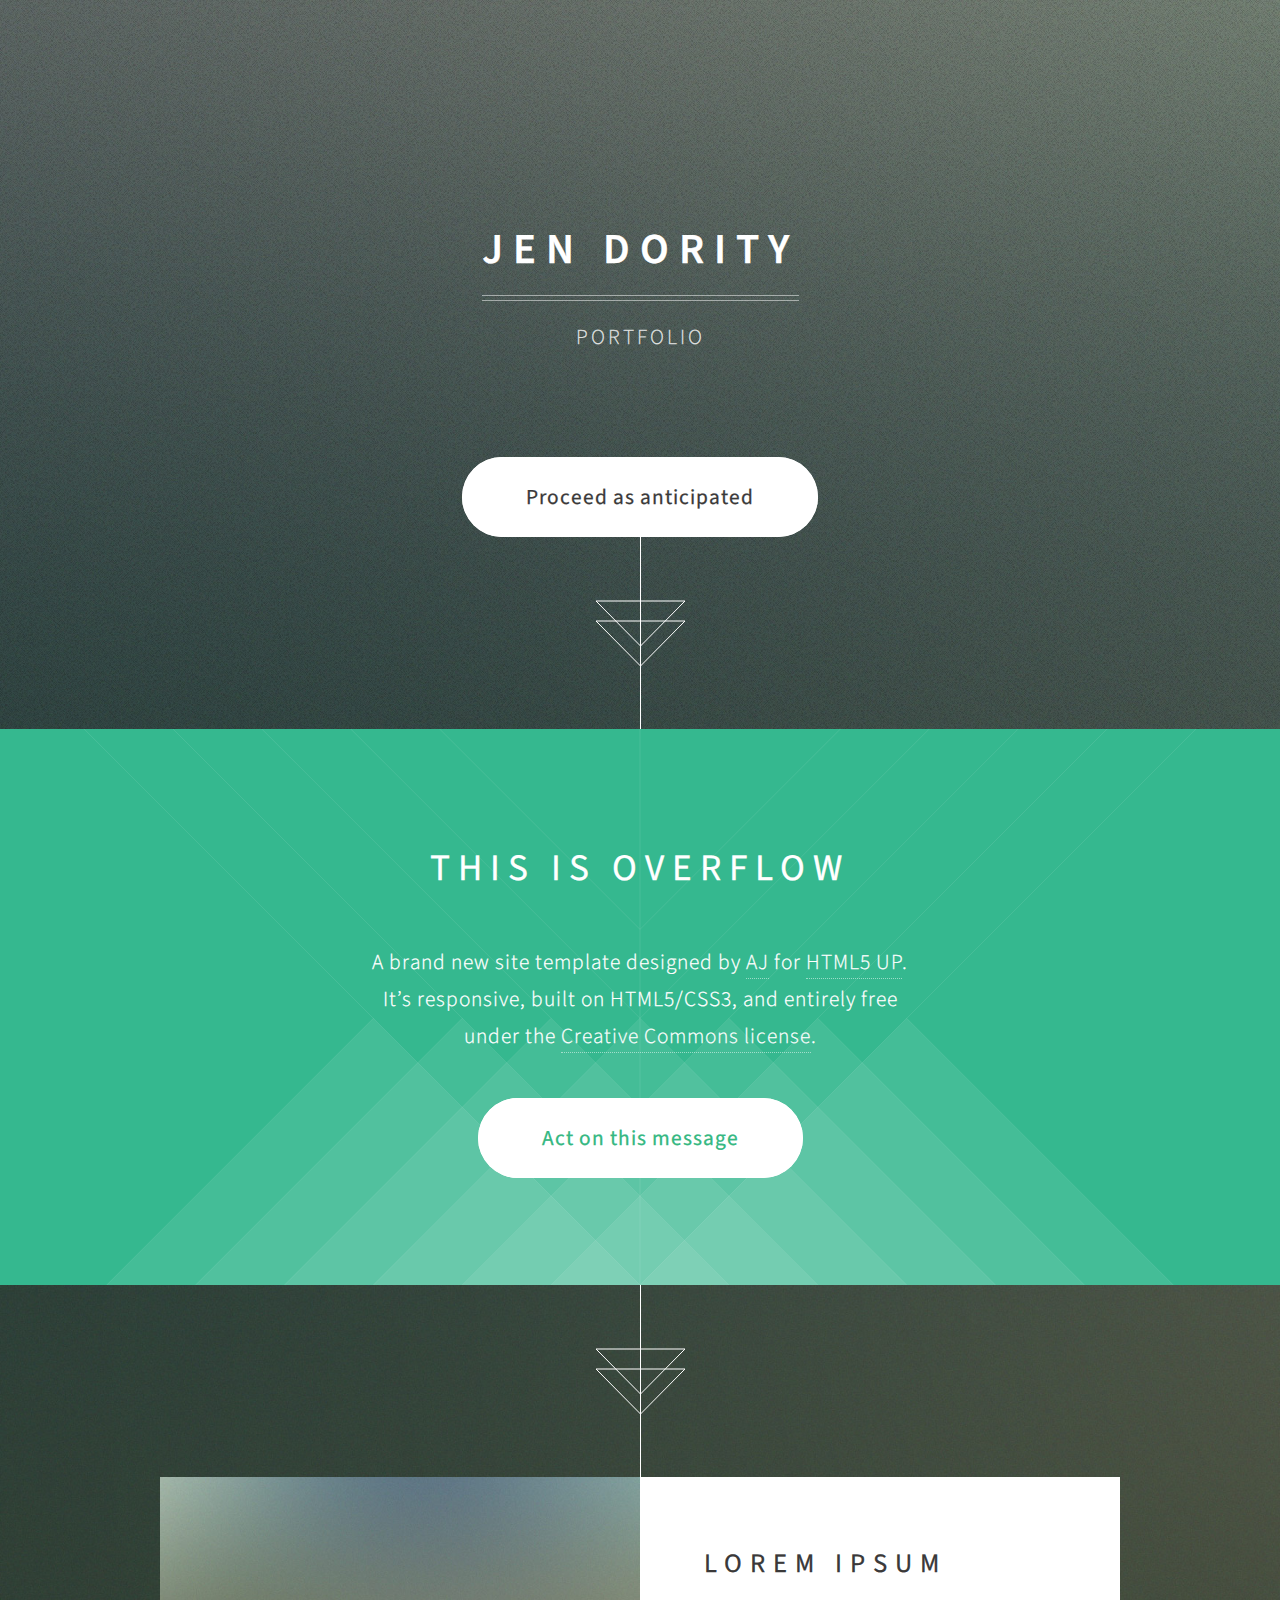
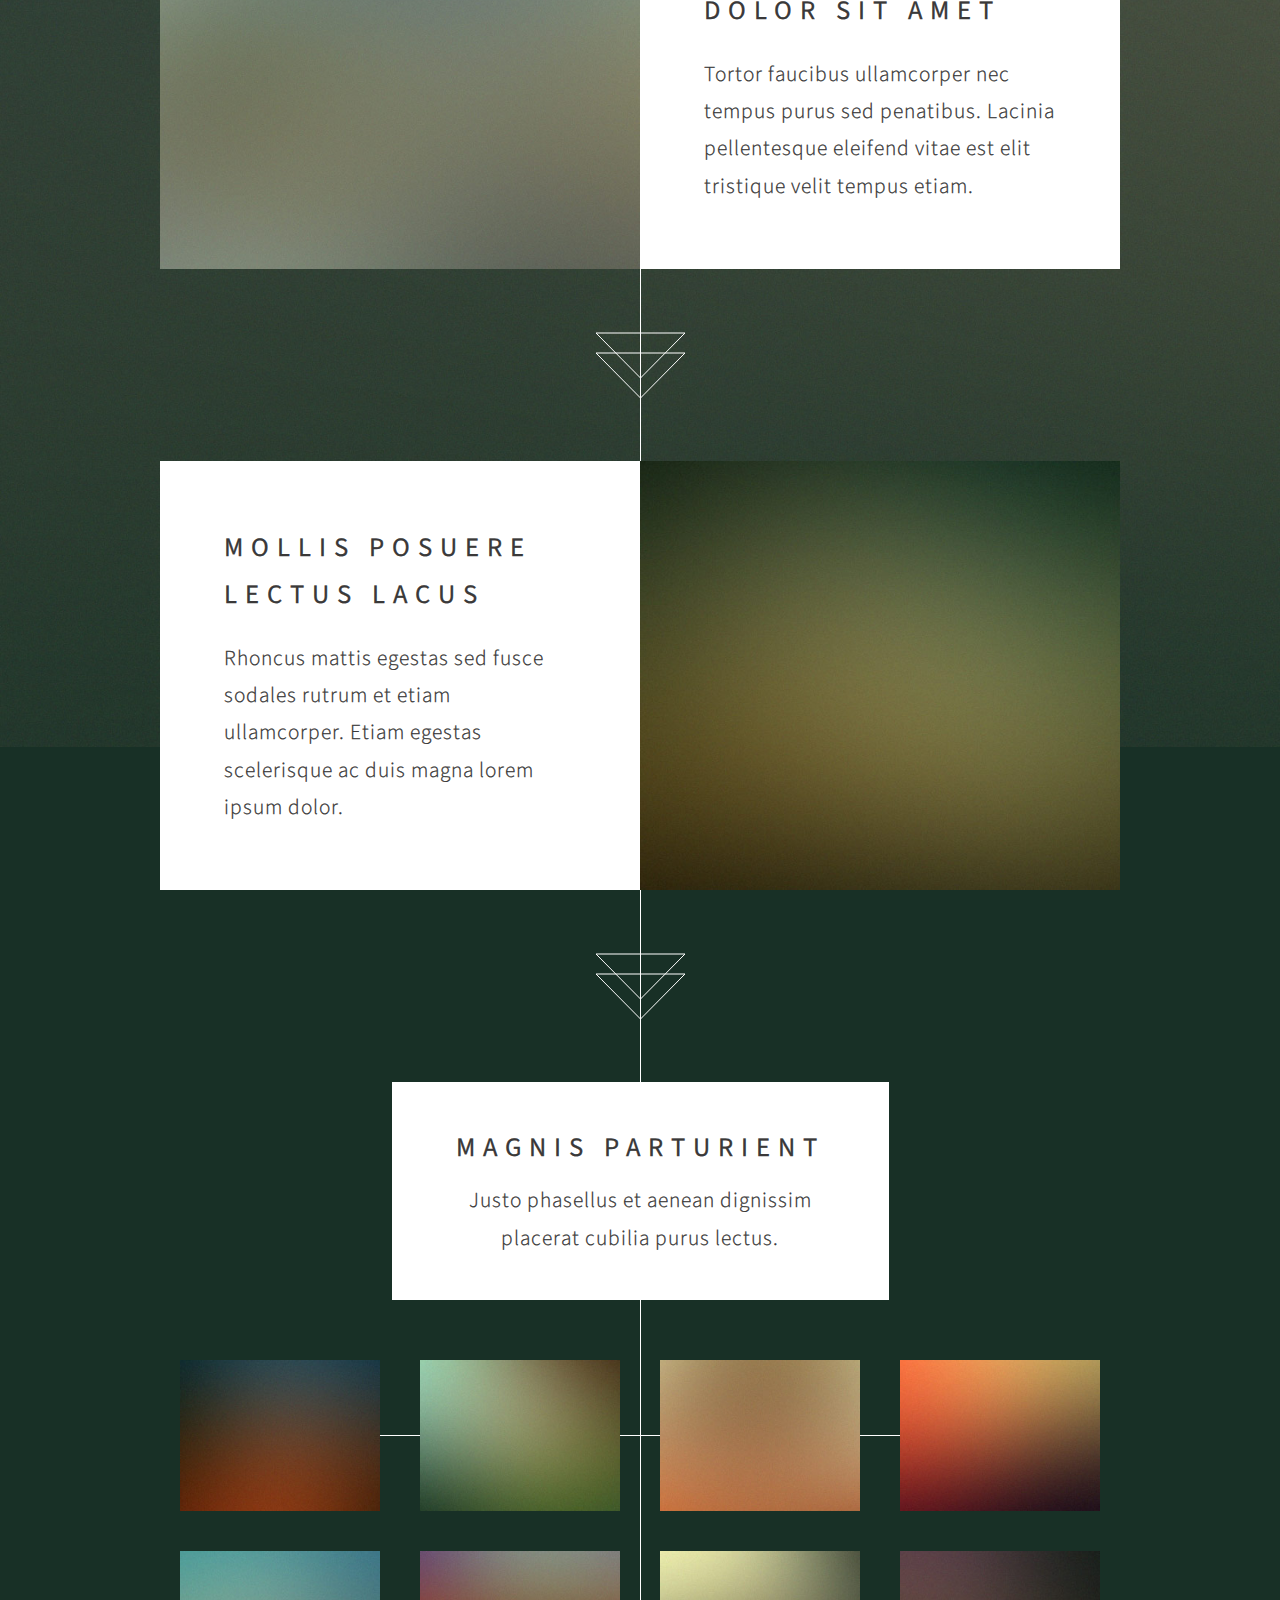
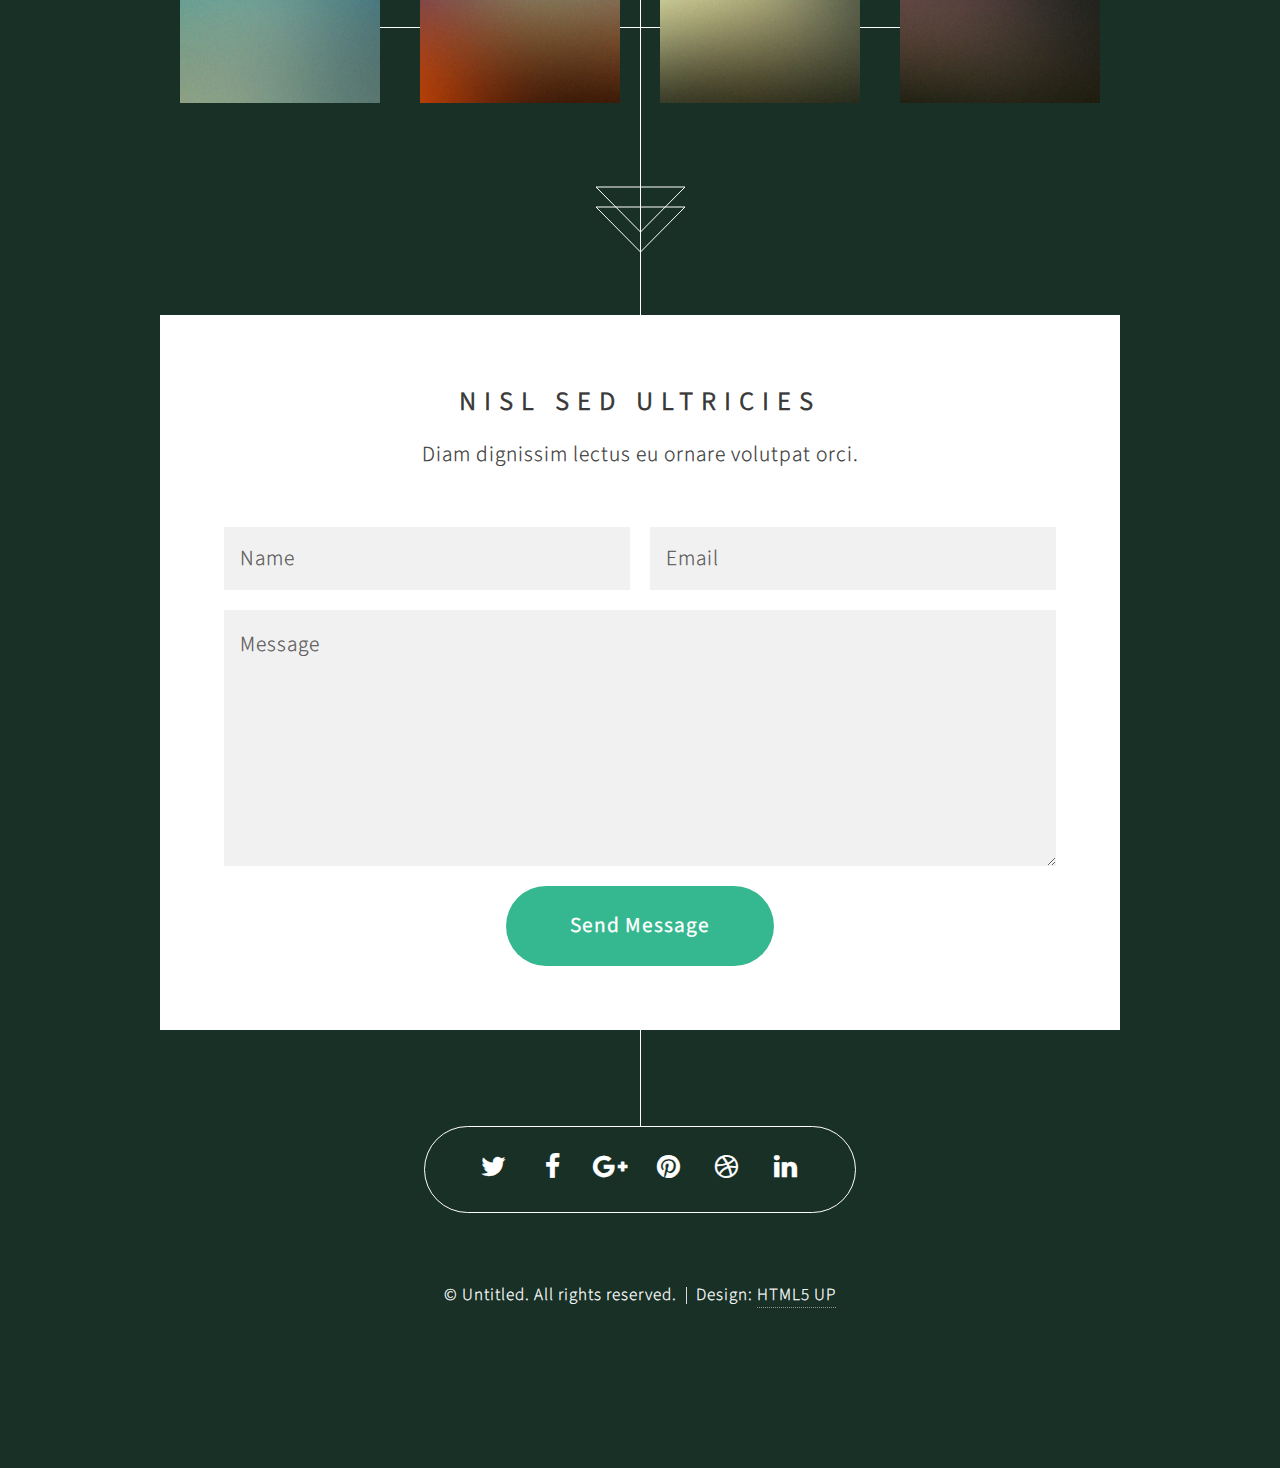
==== commit 0290acb9: "added my name to title and header" ====
--- a/html5up-overflow/index.html
+++ b/html5up-overflow/index.html
@@ -6,7 +6,7 @@
 -->
 <html>
 	<head>
-		<title>Overflow by HTML5 UP</title>
+		<title>Jen Dority</title>
 		<meta charset="utf-8" />
 		<meta name="viewport" content="width=device-width, initial-scale=1, user-scalable=no" />
 		<link rel="stylesheet" href="assets/css/main.css" />
@@ -17,8 +17,8 @@
 		<!-- Header -->
 			<section id="header">
 				<header>
-					<h1>Overflow</h1>
-					<p>By HTML5 UP</p>
+					<h1>Jen Dority</h1>
+					<p>portfolio</p>
 				</header>
 				<footer>
 					<a href="#banner" class="button style2 scrolly-middle">Proceed as anticipated</a>
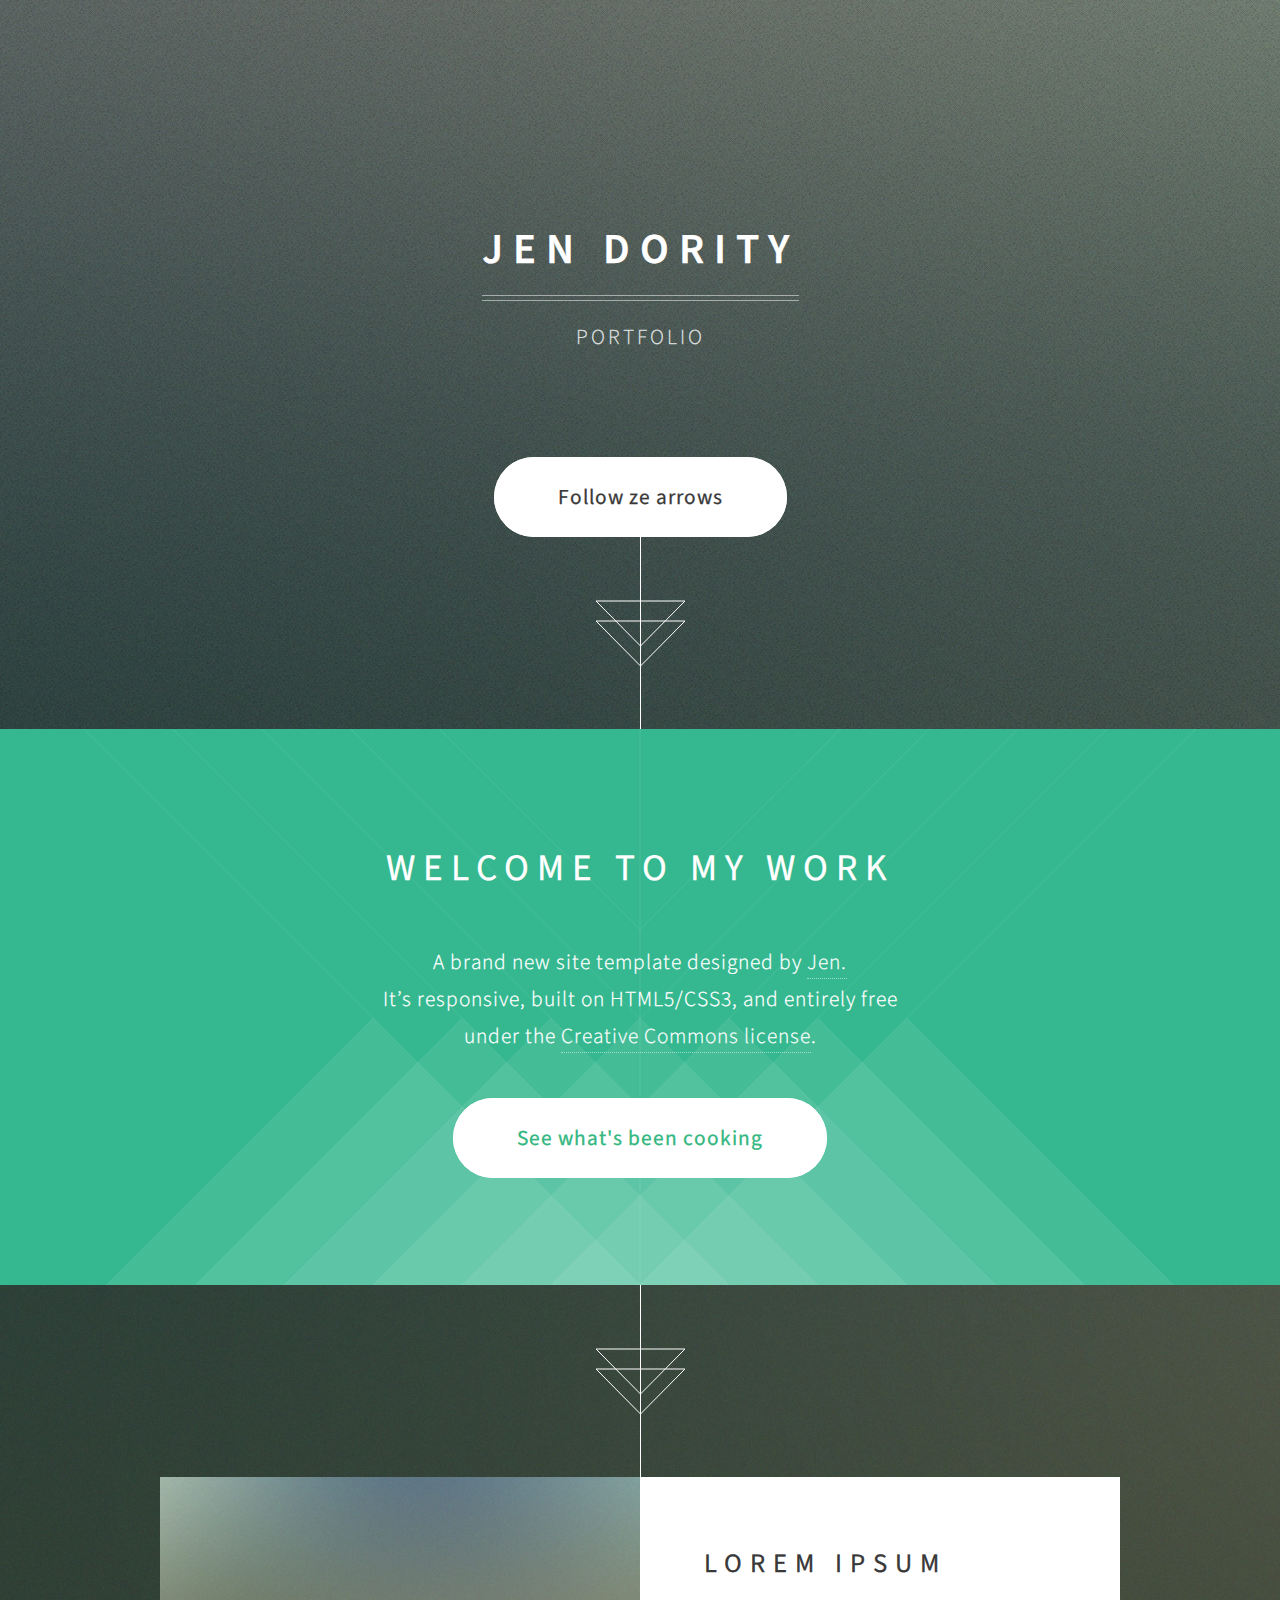
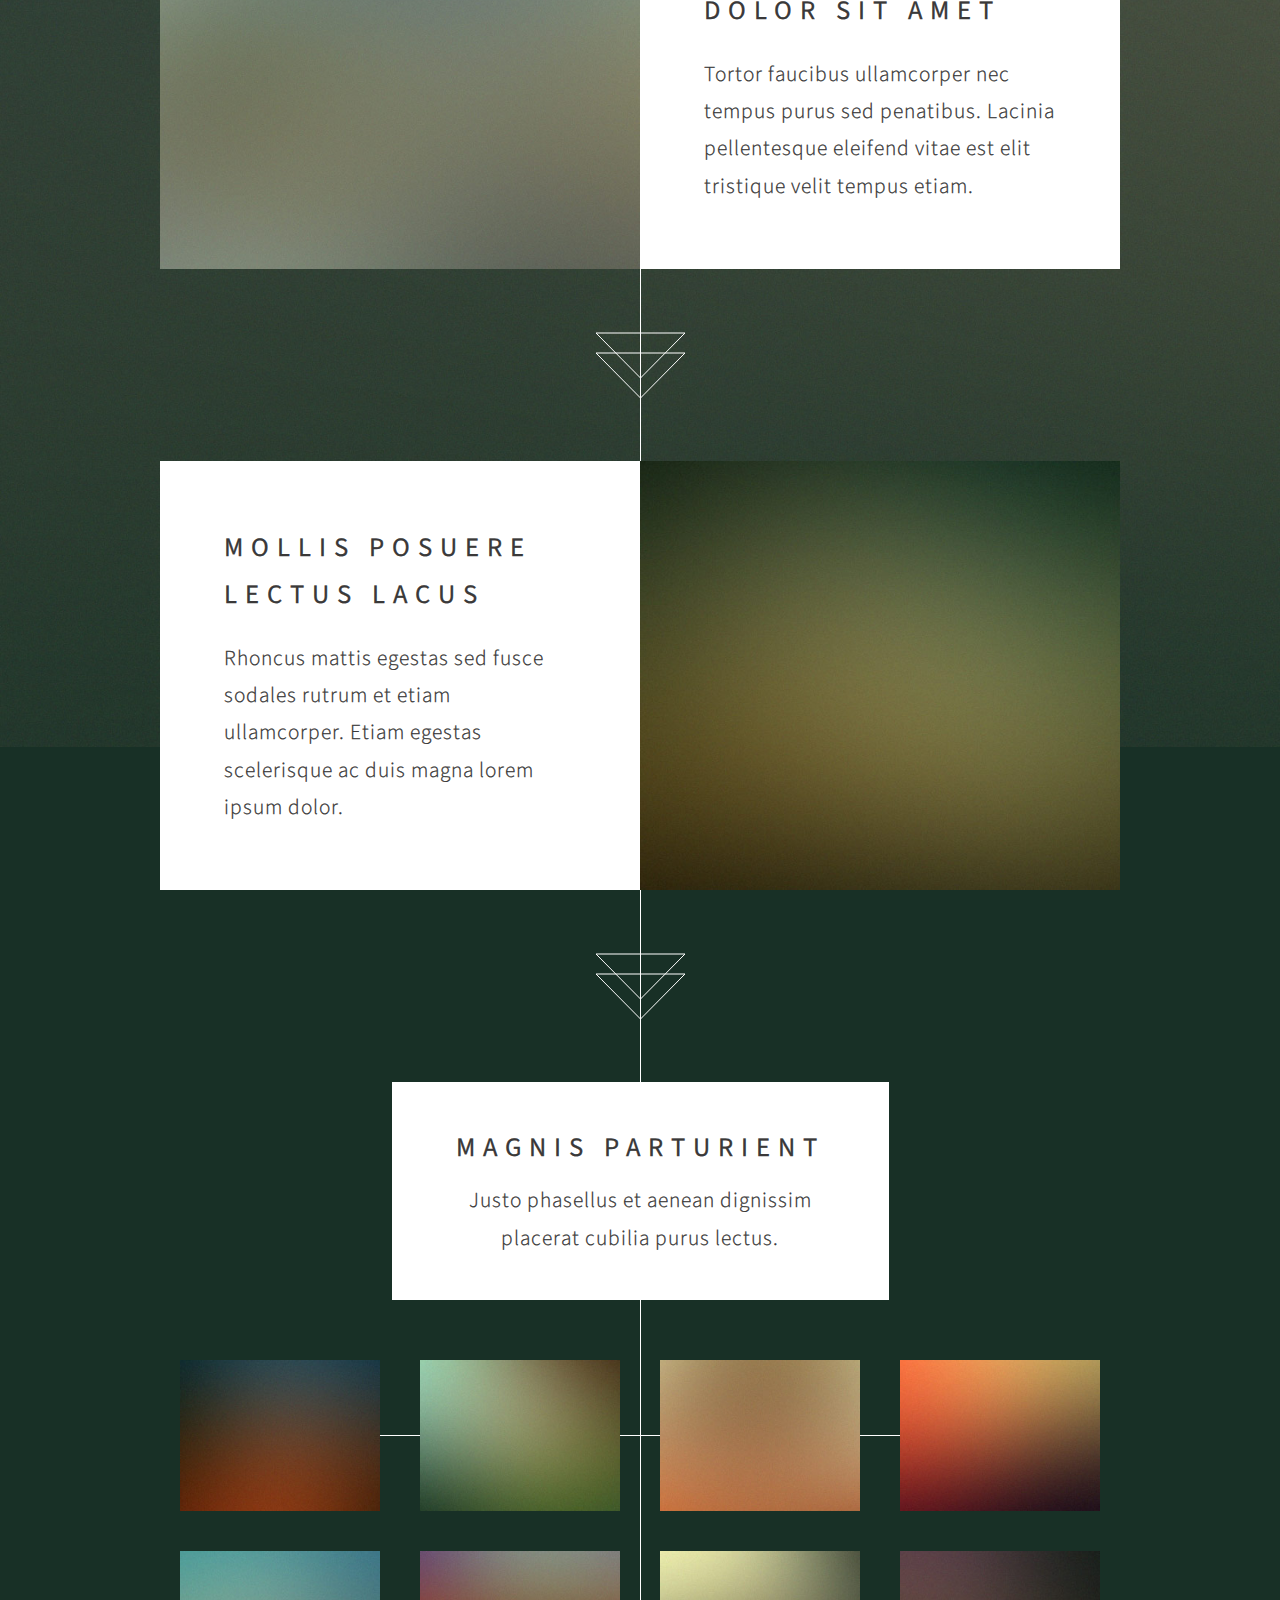
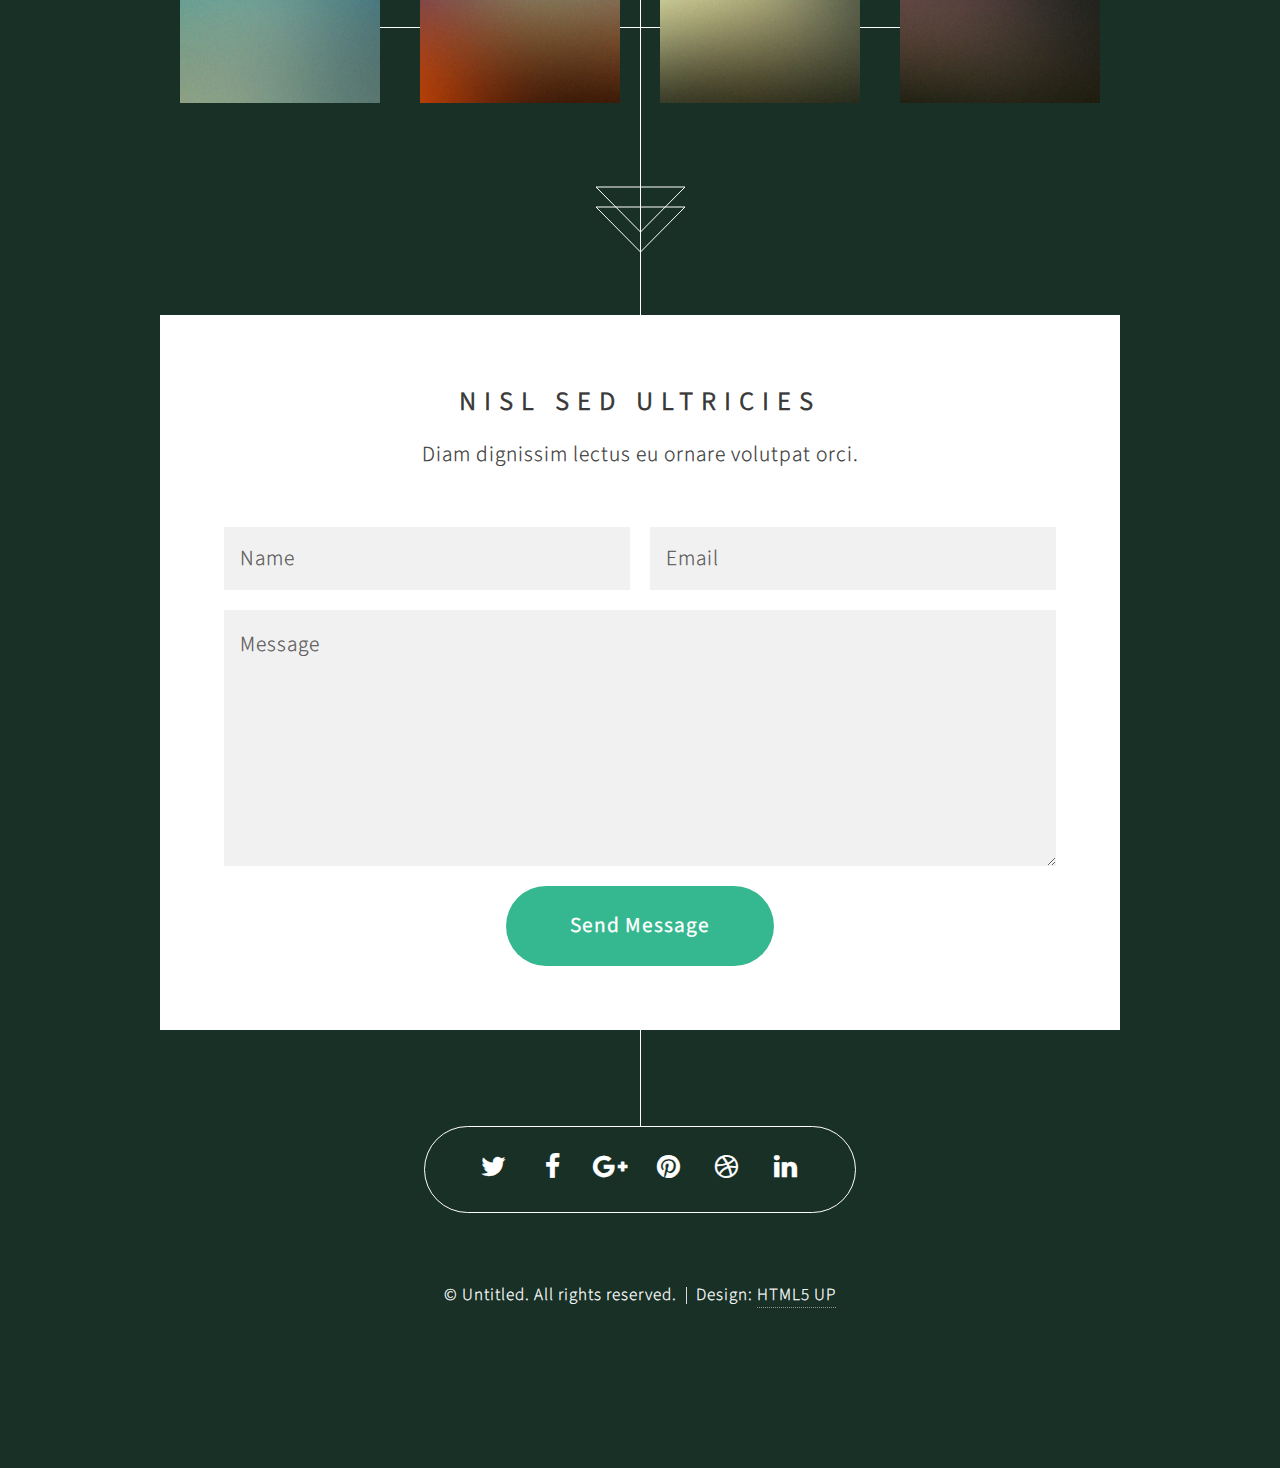
==== commit 868e549b: "marked up css with questions" ====
--- a/html5up-overflow/index.html
+++ b/html5up-overflow/index.html
@@ -21,20 +21,20 @@
 					<p>portfolio</p>
 				</header>
 				<footer>
-					<a href="#banner" class="button style2 scrolly-middle">Proceed as anticipated</a>
+					<a href="#banner" class="button style2 scrolly-middle">Follow ze arrows</a>
 				</footer>
 			</section>
 
 		<!-- Banner -->
 			<section id="banner">
 				<header>
-					<h2>This is Overflow</h2>
-				</header>
-				<p>A brand new site template designed by <a href="http://twitter.com/ajlkn">AJ</a> for <a href="http://html5up.net">HTML5 UP</a>.<br />
+					<h2>Welcome to my work</h2>
+				</header>
+				<p>A brand new site template designed by <a href="#">Jen.</a><br />
 				It’s responsive, built on HTML5/CSS3, and entirely free<br />
 				under the <a href="http://html5up.net/license">Creative Commons license</a>.</p>
 				<footer>
-					<a href="#first" class="button style2 scrolly">Act on this message</a>
+					<a href="#first" class="button style2 scrolly">See what's been cooking</a>
 				</footer>
 			</section>
 
--- a/html5up-overflow/assets/css/main.css
+++ b/html5up-overflow/assets/css/main.css
@@ -66,6 +66,9 @@
 }
 
 input, select, textarea {
+
+	/* ? Insert ginormous question mark here ? */
+
 	-moz-appearance: none;
 	-webkit-appearance: none;
 	-ms-appearance: none;
@@ -78,13 +81,20 @@
 		box-sizing: border-box;
 	}
 
+	/* Is this a makeover reference?*/
+
 	*, *:before, *:after {
 		box-sizing: inherit;
 	}
 
 	body {
 		background-color: #183026;
+
+		/*what exact function does this have, if there's no actual image? 
+		Is it just a placeholder for one?
+		Is this the same as an <img> placed in the html?*/
 		background-image: url("images/overlay.png"), url("../../images/bg.jpg");
+
 		background-repeat: repeat, no-repeat;
 		background-size: auto, cover;
 		background-position: top left, center 0;
@@ -105,6 +115,8 @@
 		}
 
 		body.is-preload *, body.is-preload *:before, body.is-preload *:after {
+
+			/* Why all the !importants? Aren't these a no-no?*/
 			-moz-animation: none !important;
 			-webkit-animation: none !important;
 			-ms-animation: none !important;
@@ -133,6 +145,10 @@
 	}
 
 	h1 a, h2 a, h3 a, h4 a, h5 a, h6 a {
+
+		/* Is this inherited from parent or grandparent? 
+		Is there an over-writer between the two? */
+
 		color: inherit;
 		text-decoration: none;
 	}
@@ -152,6 +168,10 @@
 	}
 
 	em, i {
+
+		/* Is this the same em we just learned about? 
+		You can add properties to it like this??*/
+
 		font-style: italic;
 	}
 
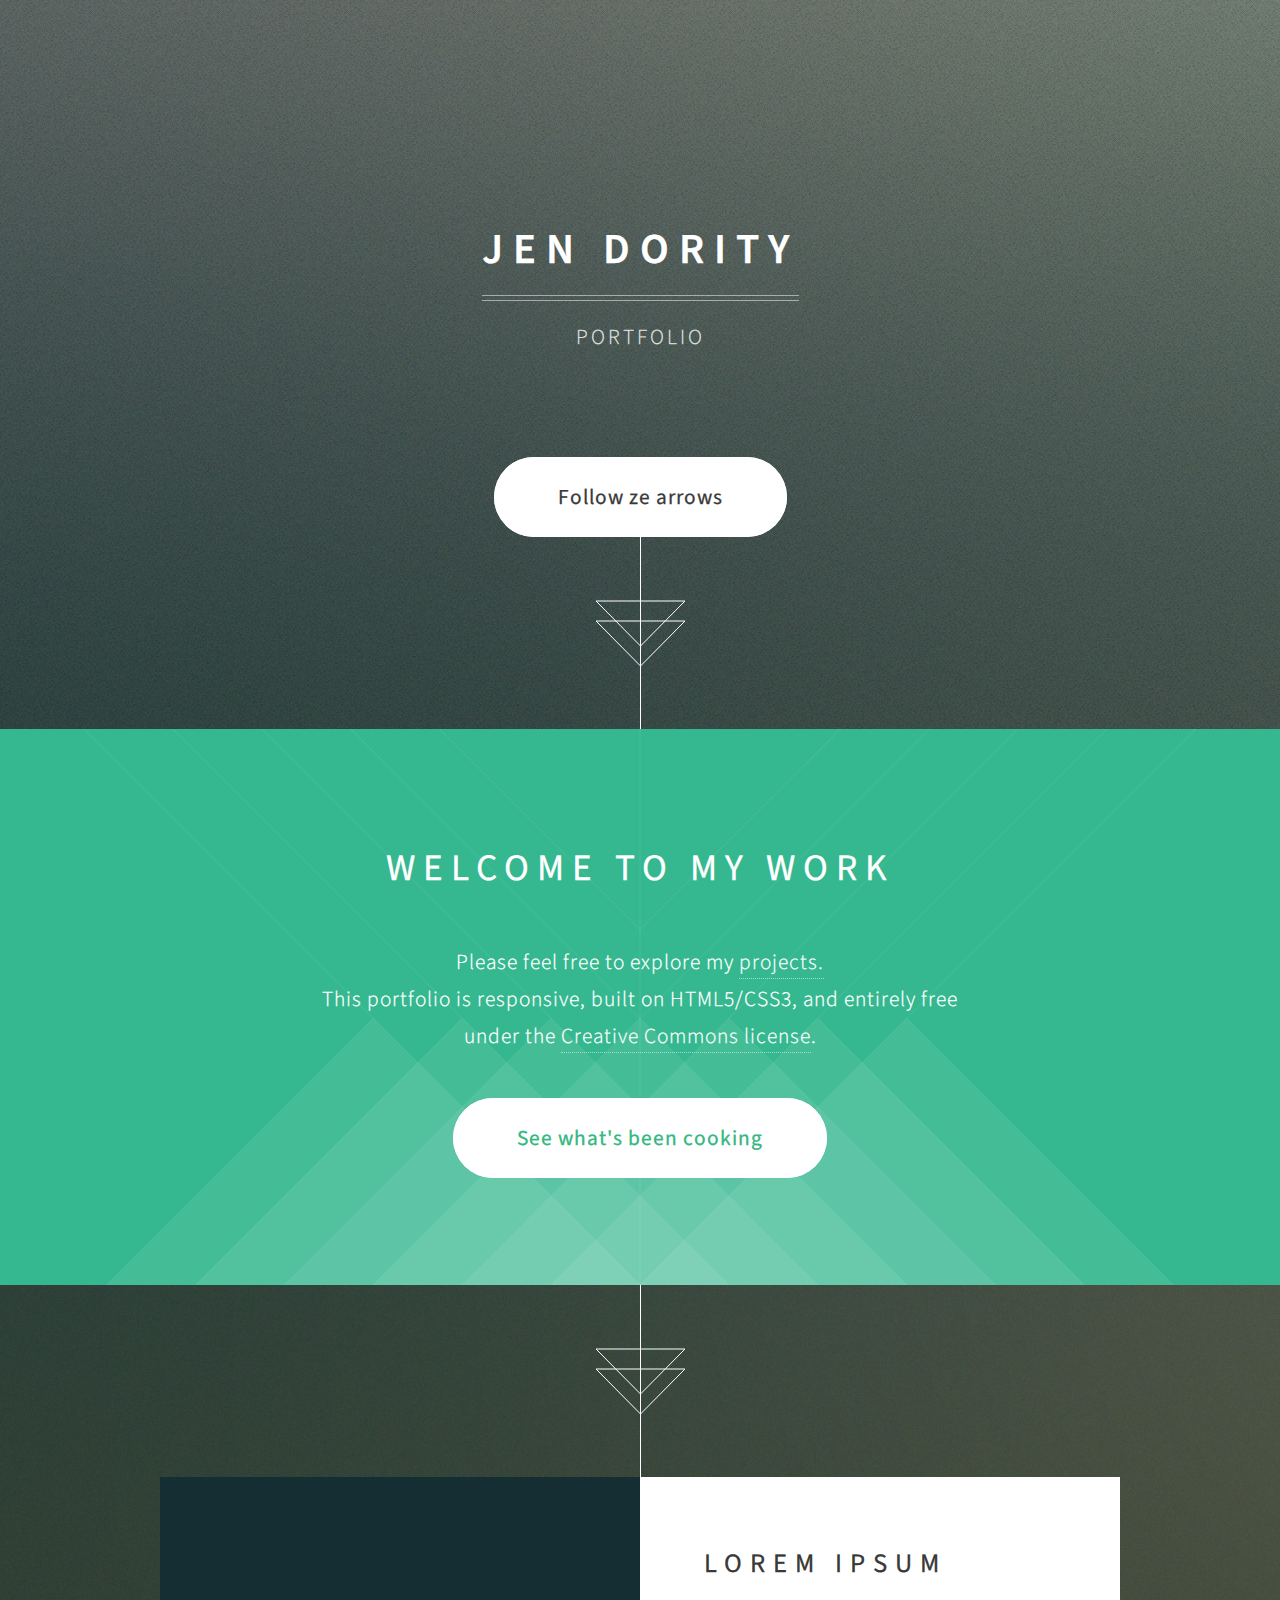
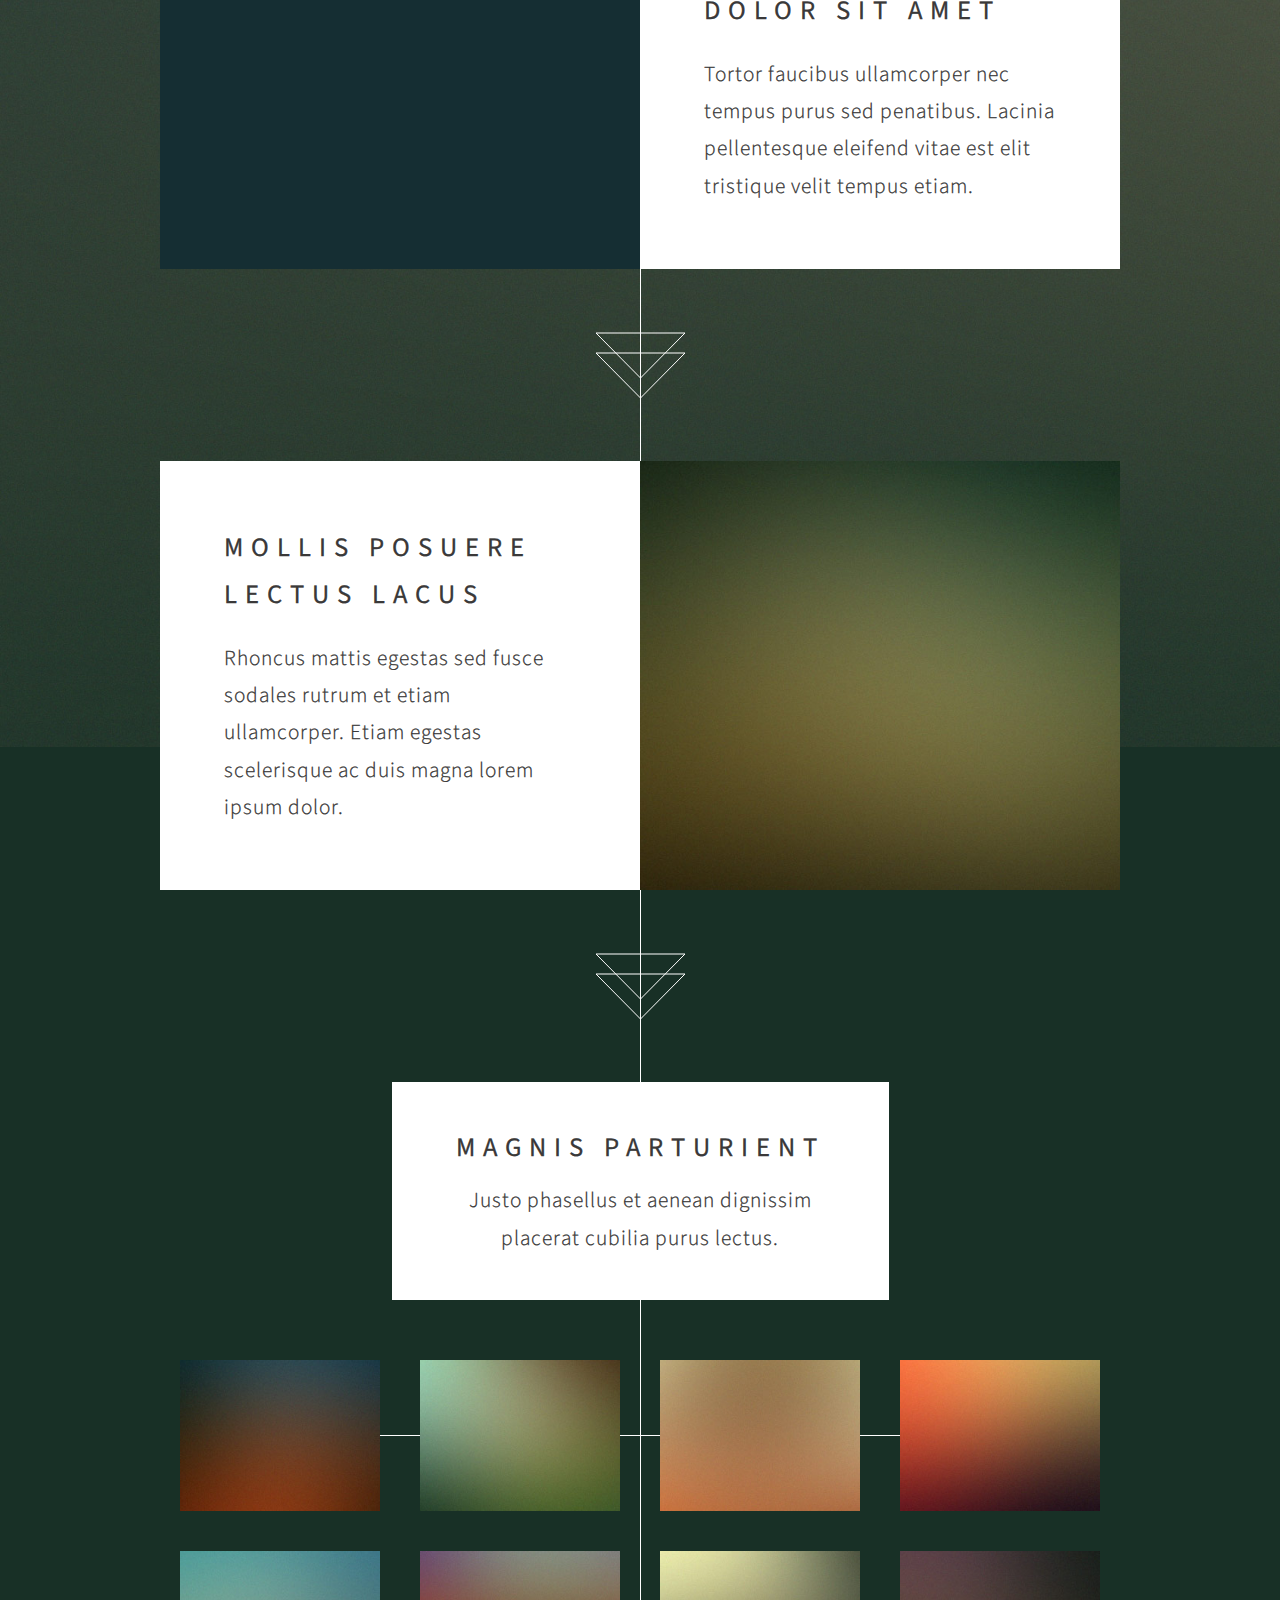
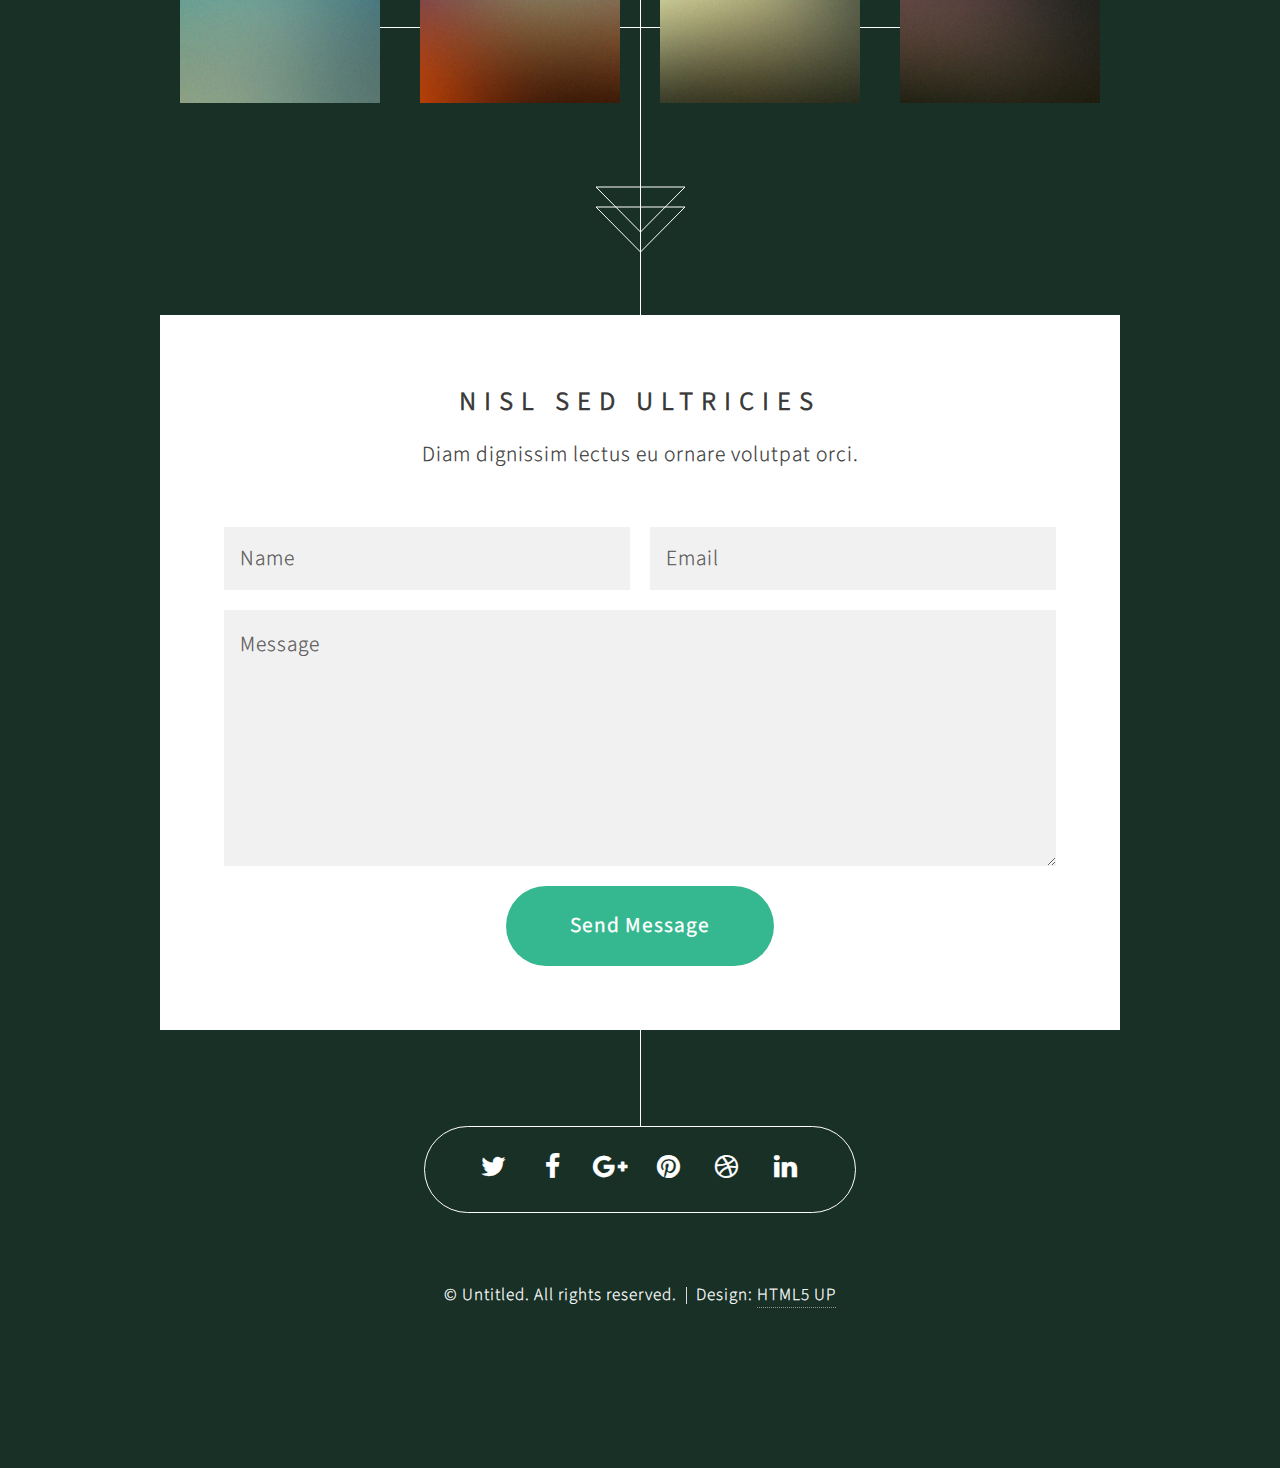
==== commit 4d336848: "added pics into portfolio file" ====
--- a/html5up-overflow/index.html
+++ b/html5up-overflow/index.html
@@ -30,8 +30,8 @@
 				<header>
 					<h2>Welcome to my work</h2>
 				</header>
-				<p>A brand new site template designed by <a href="#">Jen.</a><br />
-				It’s responsive, built on HTML5/CSS3, and entirely free<br />
+				<p>Please feel free to explore my <a href="#">projects.</a><br />
+				This portfolio is responsive, built on HTML5/CSS3, and entirely free<br />
 				under the <a href="http://html5up.net/license">Creative Commons license</a>.</p>
 				<footer>
 					<a href="#first" class="button style2 scrolly">See what's been cooking</a>
@@ -40,7 +40,7 @@
 
 		<!-- Feature 1 -->
 			<article id="first" class="container box style1 right">
-				<a href="#" class="image fit"><img src="images/pic01.jpg" alt="" /></a>
+				<a href="#" class="image fit"><img src="jonathan-gonzalez-1383469-unsplash (1).jpg" alt="" /></a>
 				<div class="inner">
 					<header>
 						<h2>Lorem ipsum<br />
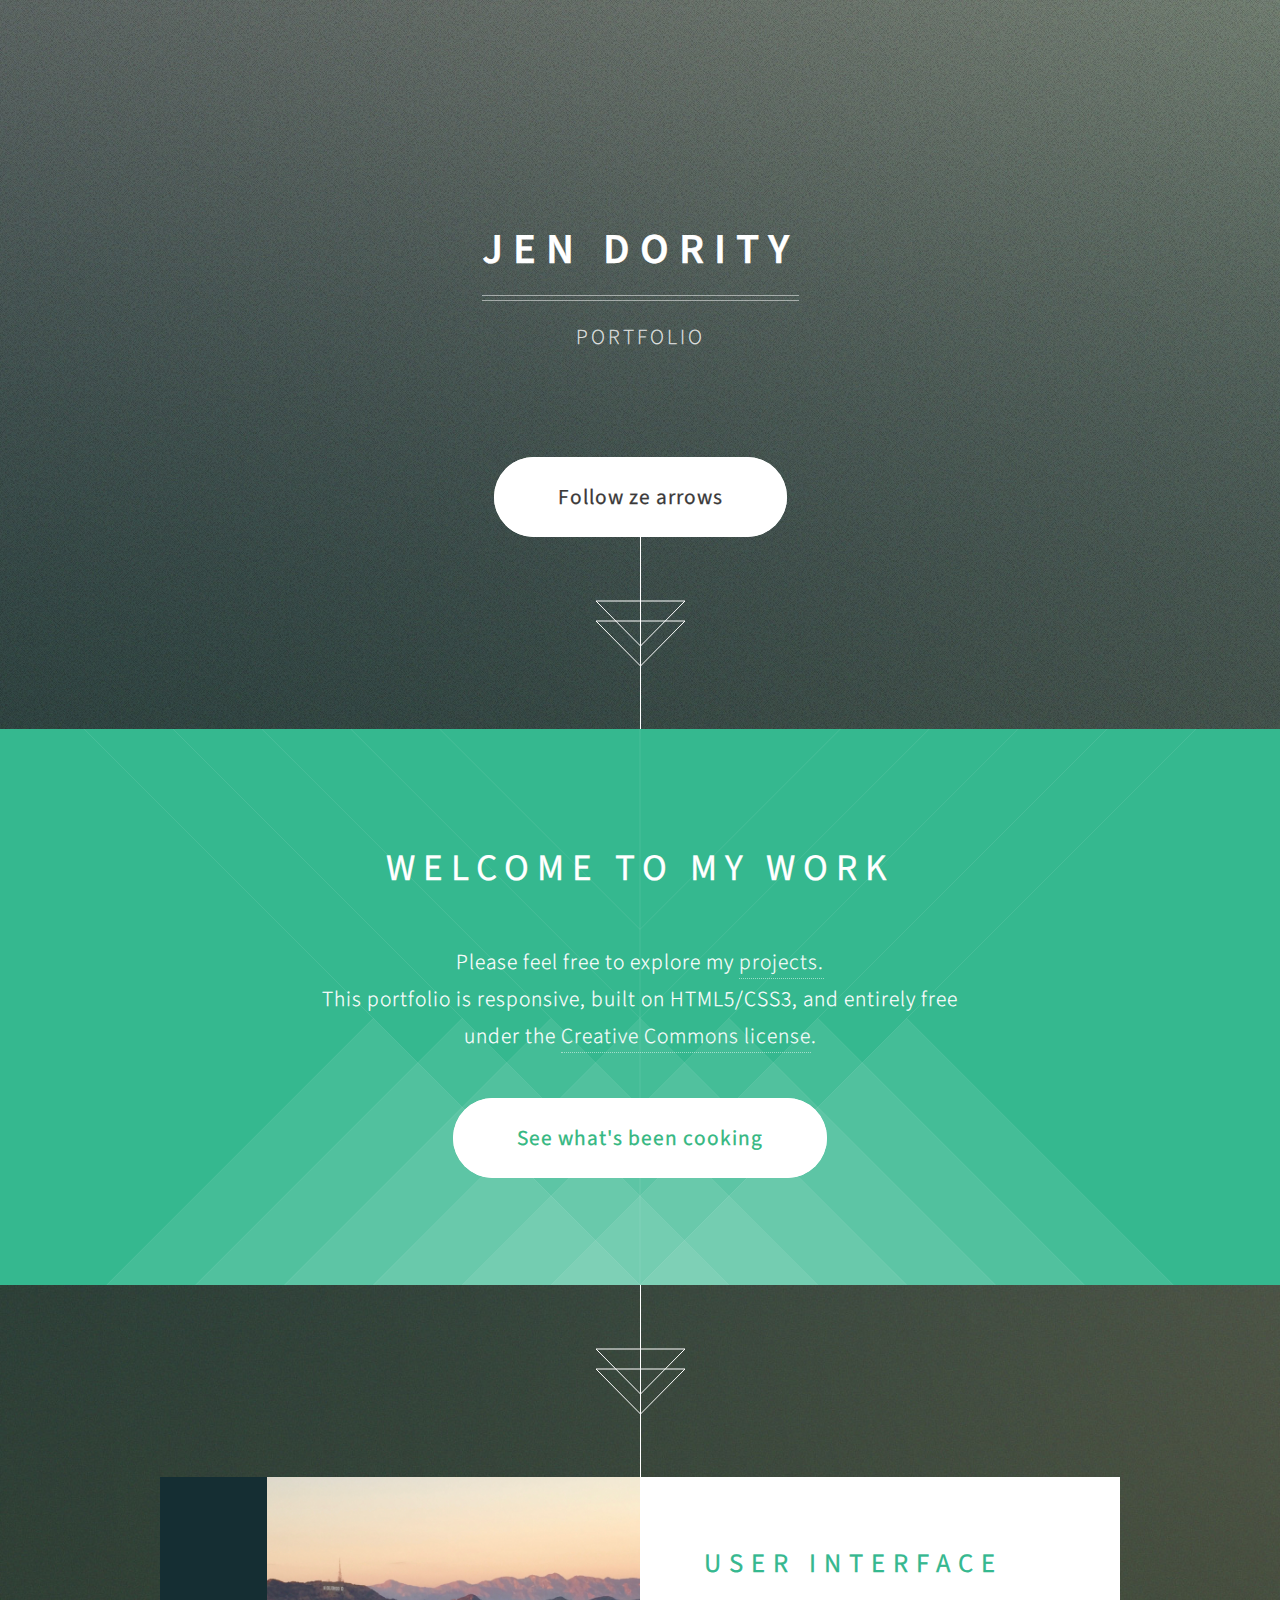
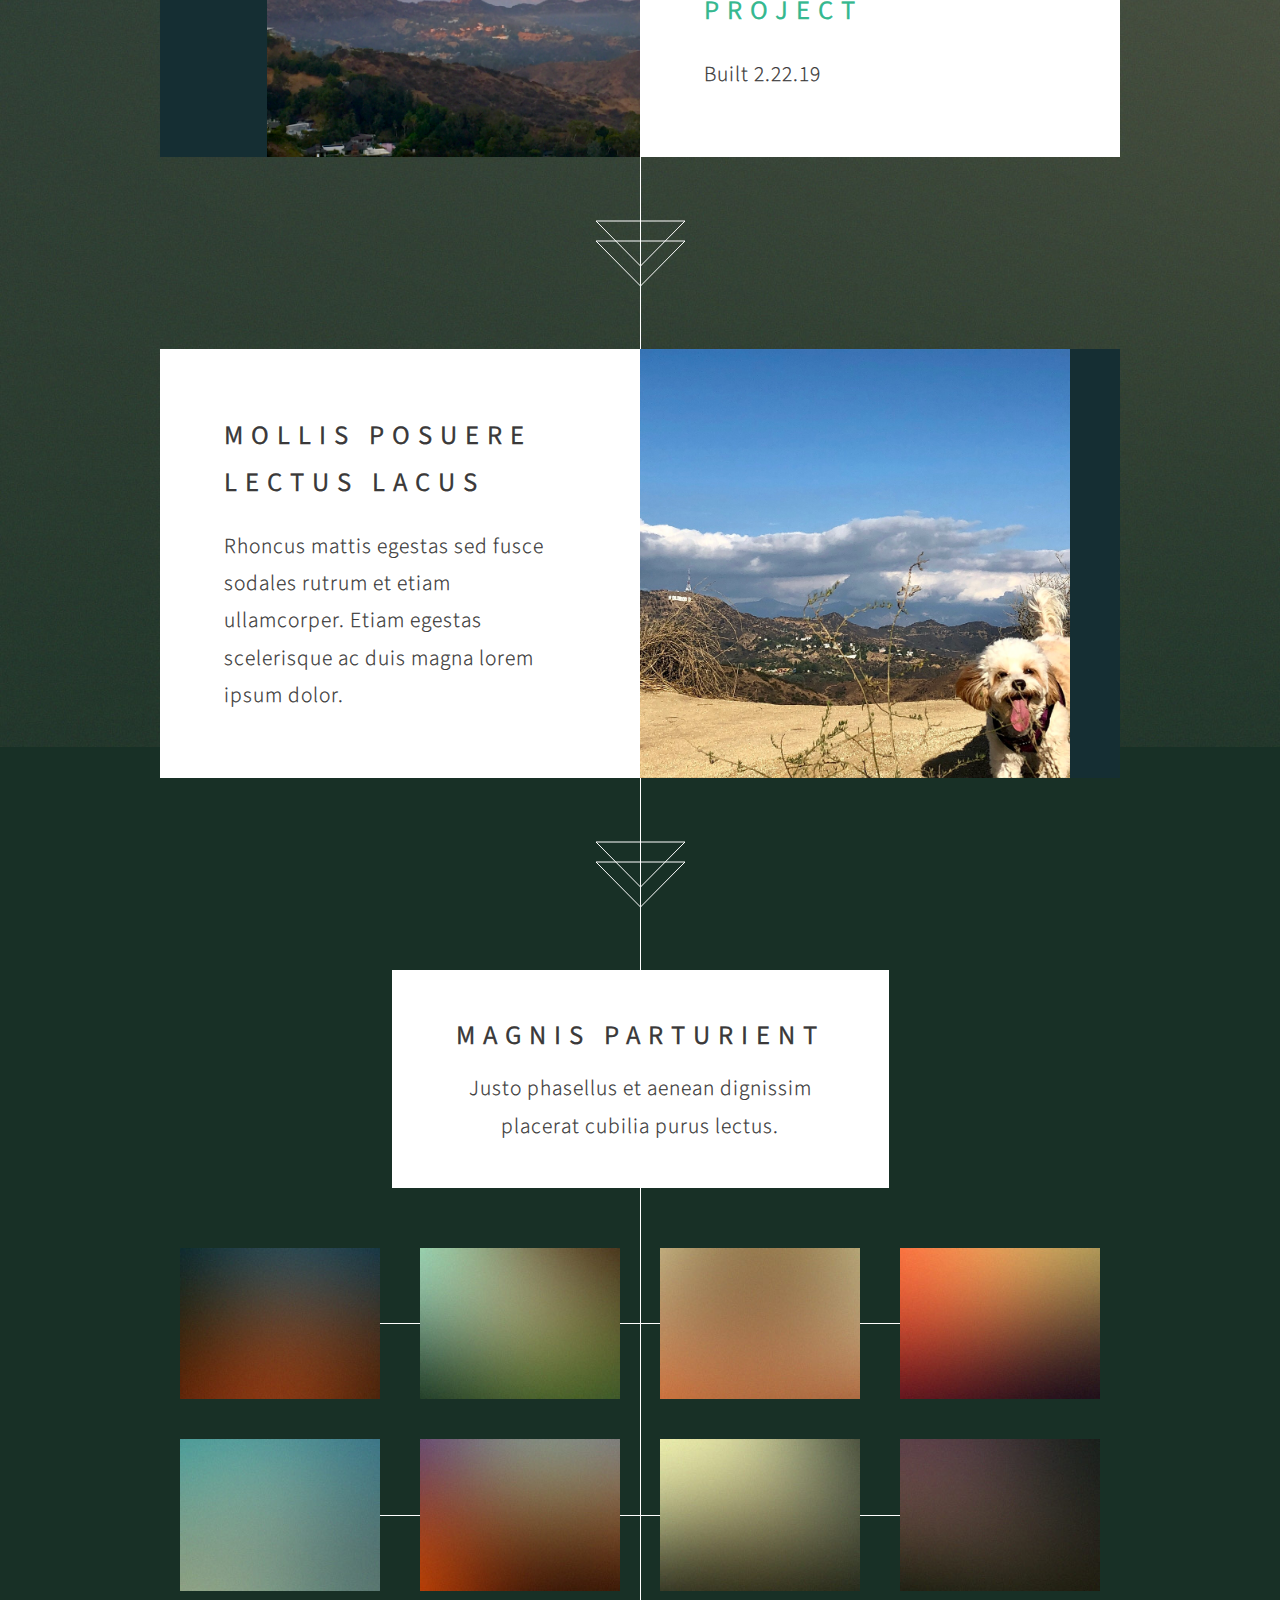
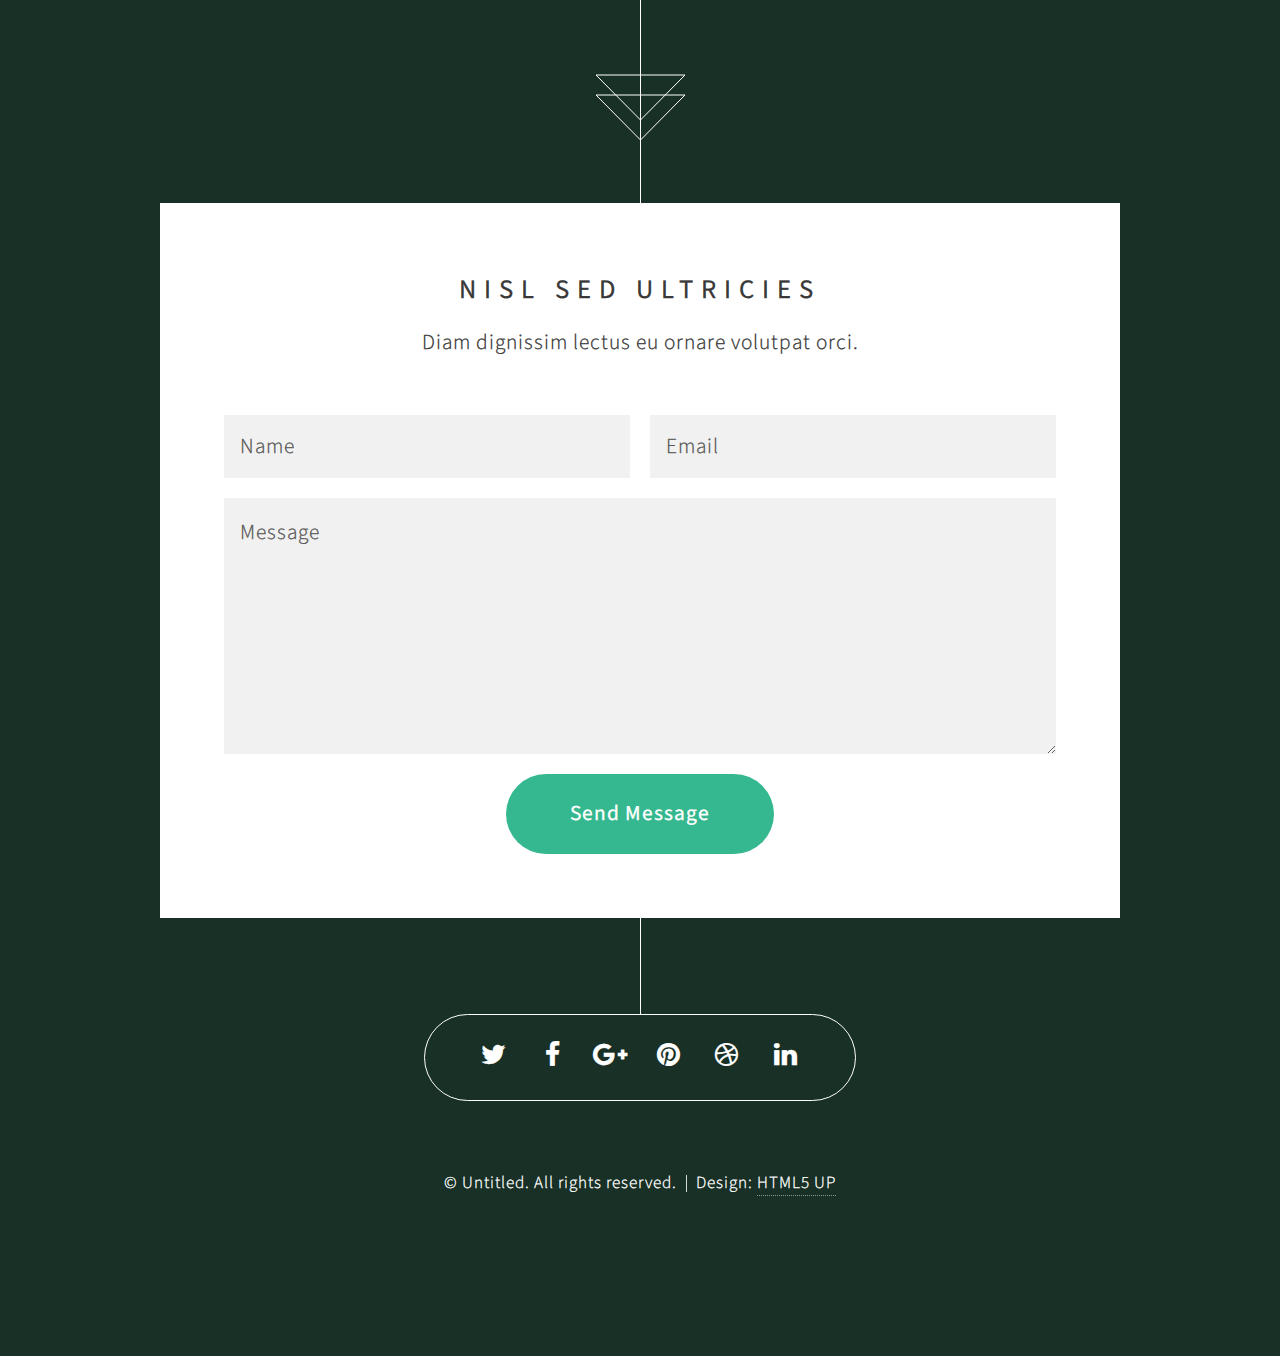
==== commit 222d8aec: "added 2 main images and user interface project, with hyperlink" ====
--- a/html5up-overflow/index.html
+++ b/html5up-overflow/index.html
@@ -40,19 +40,19 @@
 
 		<!-- Feature 1 -->
 			<article id="first" class="container box style1 right">
-				<a href="#" class="image fit"><img src="jonathan-gonzalez-1383469-unsplash (1).jpg" alt="" /></a>
+				<a href="#" class="image fit"><img src="images/hollywoodsign.jpg" alt="hollywood sign at sunset" /></a>
 				<div class="inner">
 					<header>
-						<h2>Lorem ipsum<br />
-						dolor sit amet</h2>
-					</header>
-					<p>Tortor faucibus ullamcorper nec tempus purus sed penatibus. Lacinia pellentesque eleifend vitae est elit tristique velit tempus etiam.</p>
+						<a href="https://github.com/ohheyimjen/Sprint-Challenge--User-Interface"><h2>User Interface<br />
+						Project</h2></a>
+					</header>
+					<p>Built 2.22.19</p>
 				</div>
 			</article>
 
 		<!-- Feature 2 -->
 			<article class="container box style1 left">
-				<a href="#" class="image fit"><img src="images/pic02.jpg" alt="" /></a>
+				<a href="#" class="image fit"><img src="images/hollywoodlucha.jpg" alt="dog in front of hollywood sign" /></a>
 				<div class="inner">
 					<header>
 						<h2>Mollis posuere<br />
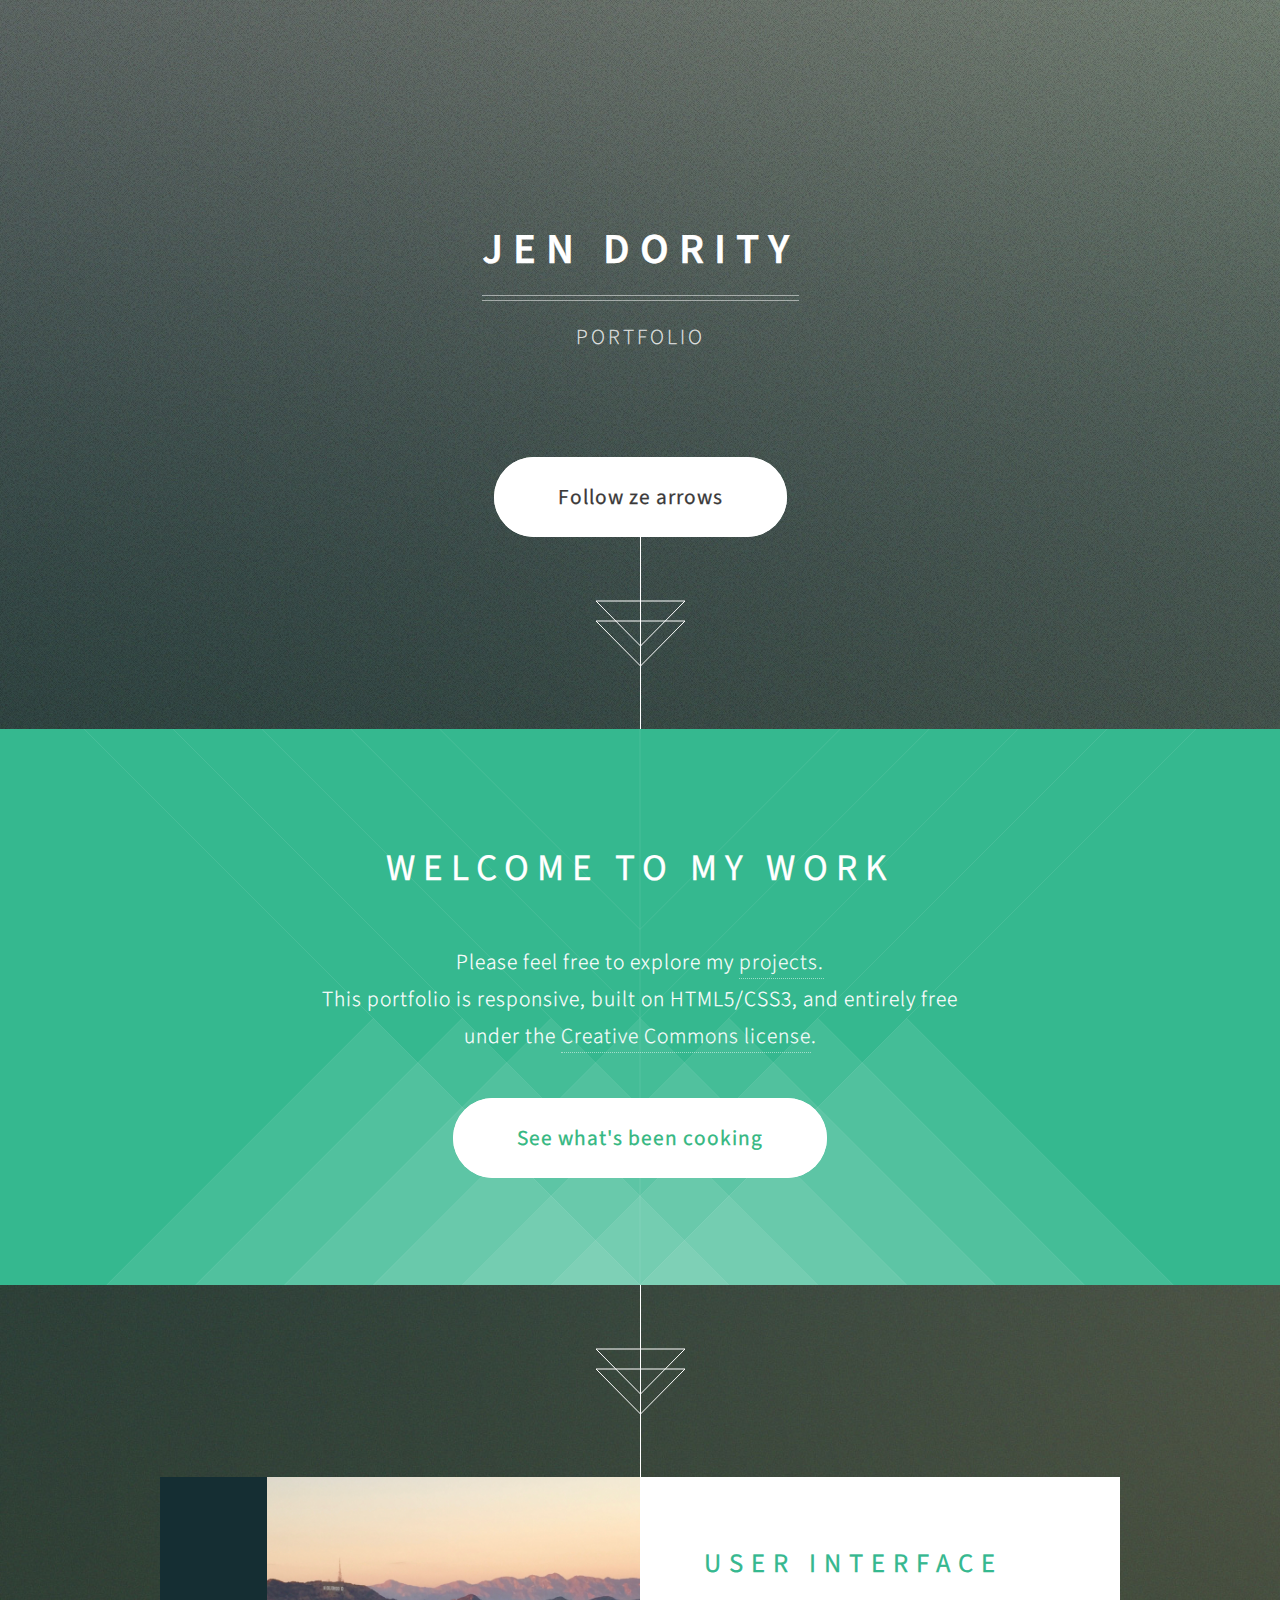
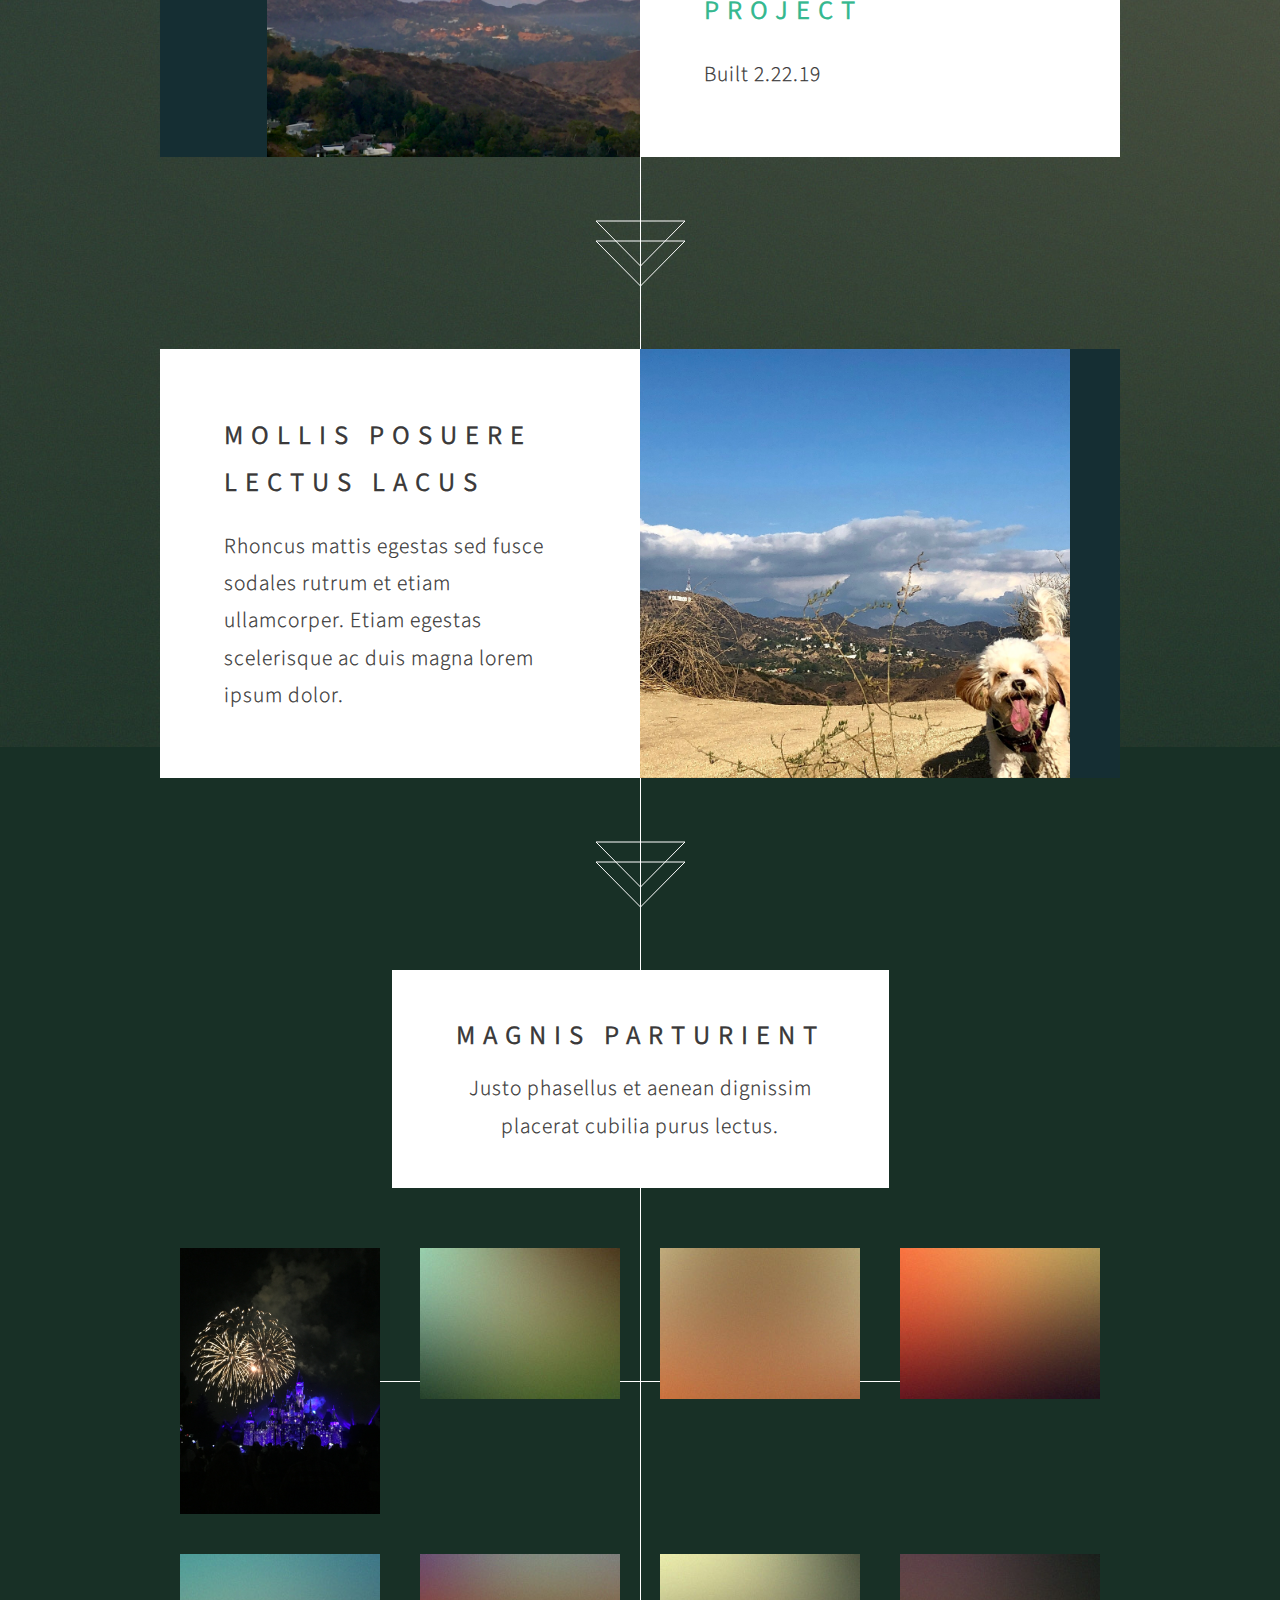
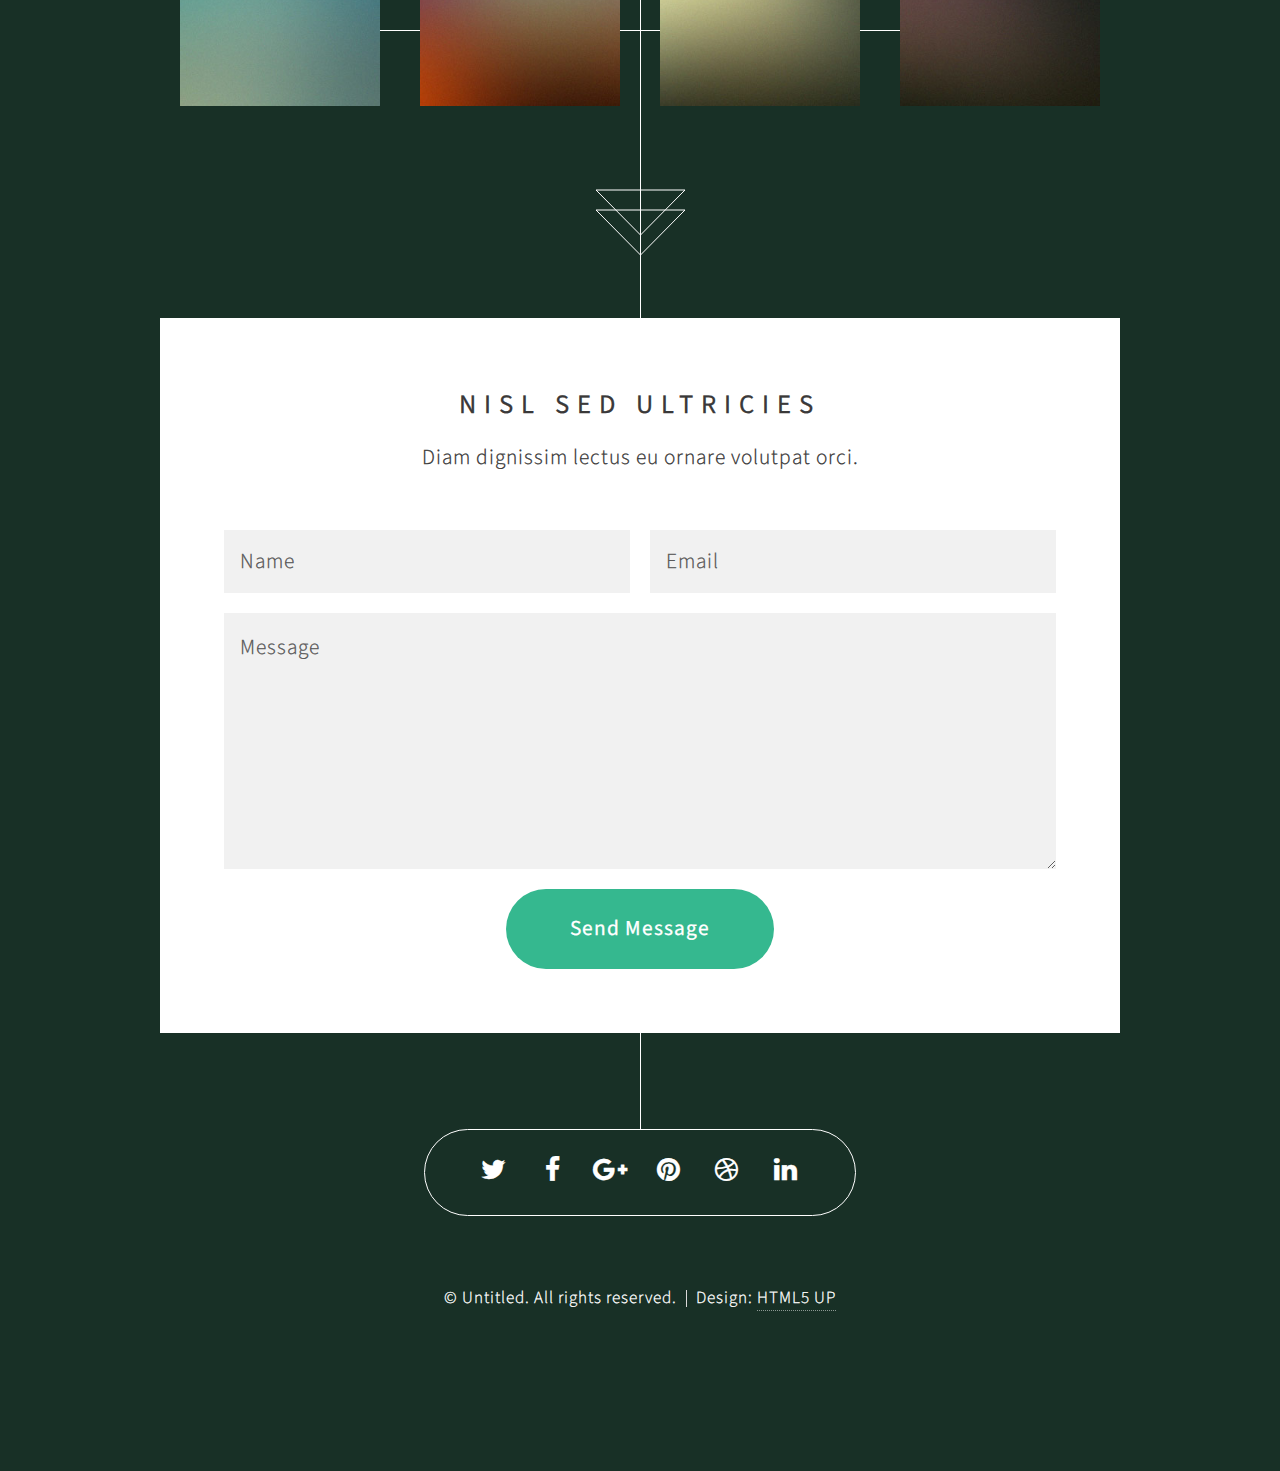
==== commit 819757aa: "attempted to launch github pages for portfolio website" ====
--- a/html5up-overflow/index.html
+++ b/html5up-overflow/index.html
@@ -71,7 +71,7 @@
 				</header>
 				<div class="inner gallery">
 					<div class="row gtr-0">
-						<div class="col-3 col-12-mobile"><a href="images/fulls/01.jpg" class="image fit"><img src="images/thumbs/01.jpg" alt="" title="Ad infinitum" /></a></div>
+						<div class="col-3 col-12-mobile"><a href="images/disneyfireworks.JPG" class="image fit"><img src="images/disneyfireworks.JPG" alt="" title="Disney fireworks" /></a></div>
 						<div class="col-3 col-12-mobile"><a href="images/fulls/02.jpg" class="image fit"><img src="images/thumbs/02.jpg" alt="" title="Dressed in Clarity" /></a></div>
 						<div class="col-3 col-12-mobile"><a href="images/fulls/03.jpg" class="image fit"><img src="images/thumbs/03.jpg" alt="" title="Raven" /></a></div>
 						<div class="col-3 col-12-mobile"><a href="images/fulls/04.jpg" class="image fit"><img src="images/thumbs/04.jpg" alt="" title="I'll have a cup of Disneyland, please" /></a></div>
